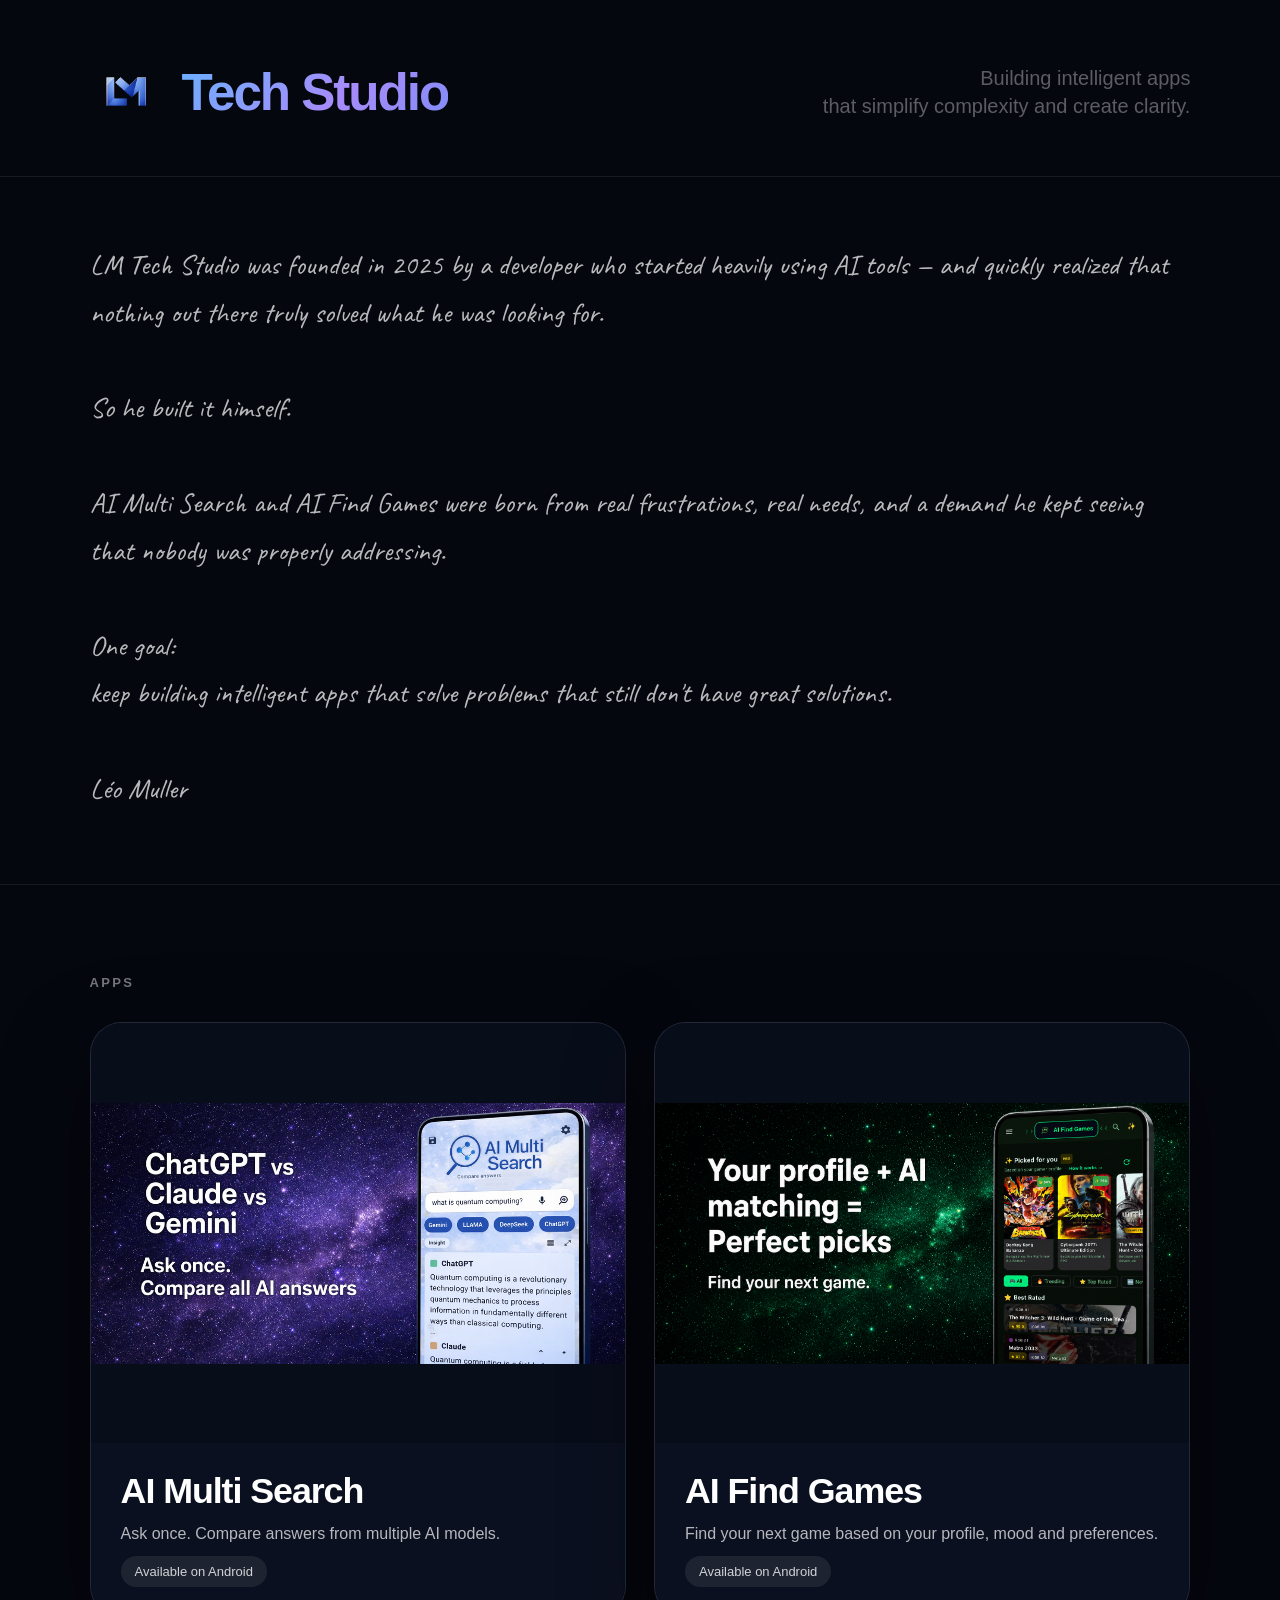
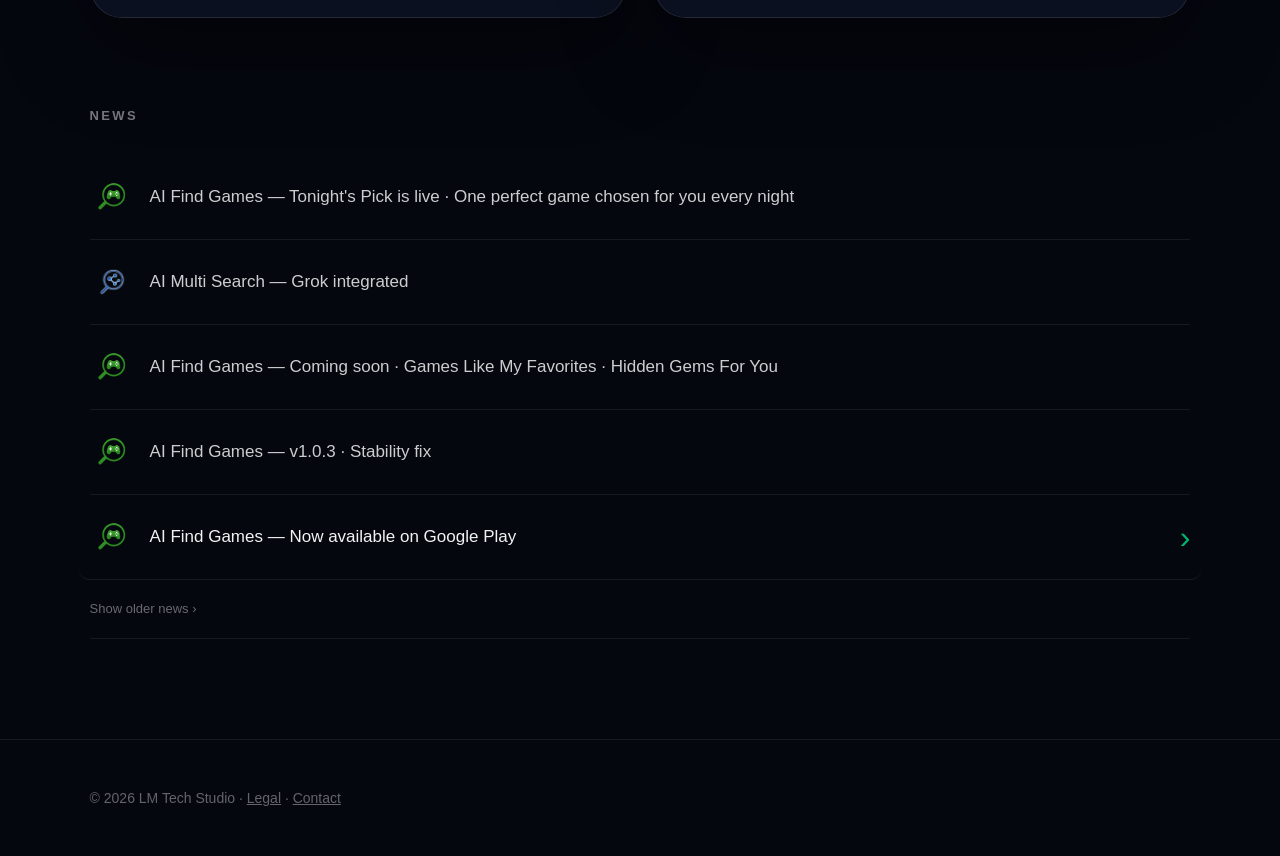
==== index.html @ bc9c4c3c "Update news section in index.html" ====
<!doctype html>
<html lang="en">
<head>
  <meta charset="UTF-8" />
  <meta name="viewport" content="width=device-width, initial-scale=1.0" />
  <title>LM Tech Studio</title>
  <link rel="icon" type="image/png" href="lm-tech-logo.png" />
  <link rel="apple-touch-icon" href="lm-tech-logo.png" />
  <!-- Google tag (gtag.js) -->
  <script async src="https://www.googletagmanager.com/gtag/js?id=G-GBGFR31RMR"></script>
  <script>
    window.dataLayer = window.dataLayer || [];
    function gtag(){dataLayer.push(arguments);}
    gtag('js', new Date());
    gtag('config', 'G-GBGFR31RMR');
  </script>
  <meta name="description" content="Building intelligent apps that solve problems that still don't have great solutions." />
  <link rel="stylesheet" href="style.css" />
  <link rel="preconnect" href="https://fonts.googleapis.com" />
  <link rel="preconnect" href="https://fonts.gstatic.com" crossorigin />
  <link href="https://fonts.googleapis.com/css2?family=Caveat:wght@400;500&display=swap" rel="stylesheet" />
</head>
<body>

  <!-- ── HERO ─────────────────────────────────────────────────────────────── -->
  <header class="hero">
    <div class="brand">
      <img src="lm-tech-logo.png" alt="LM Tech Studio logo" class="brand-logo" />
      <h1 class="brand-title">Tech Studio</h1>
    </div>
    <p class="hero-slogan">Building intelligent apps<br/>that simplify complexity and create clarity.</p>
  </header>

  <!-- ── ABOUT ─────────────────────────────────────────────────────────────── -->
  <section class="about">
    <p class="about-text">
      LM Tech Studio was founded in 2025 by a developer who started heavily using AI tools — and quickly realized that nothing out there truly solved what he was looking for.<br /><br />
      So he built it himself.<br /><br />
      AI Multi Search and AI Find Games were born from real frustrations, real needs, and a demand he kept seeing that nobody was properly addressing.<br /><br />
      One goal:<br />
      keep building intelligent apps that solve problems that still don't have great solutions.<br /><br />
      Léo Muller
    </p>
  </section>

  <main>

    <!-- ── APPS ───────────────────────────────────────────────────────────── -->
    <section class="apps">
      <h2>Apps</h2>
      <div class="app-grid">

        <!-- AI Multi Search -->
        <a class="app-card blue" href="https://aimultisearch.com/" target="_blank" rel="noopener noreferrer">
          <div class="card-image">
            <img src="ai-multi-search.png" alt="AI Multi Search" />
          </div>
          <div class="card-content">
            <h3>AI Multi Search</h3>
            <p>Ask once. Compare answers from multiple AI models.</p>
            <span class="badge" onclick="event.preventDefault(); event.stopPropagation(); window.open('https://play.google.com/store/apps/details?id=com.lmtechstudio.aimultisearch', '_blank')">
              Available on Android
            </span>
          </div>
        </a>

        <!-- AI Find Games -->
        <a class="app-card green" href="https://aifindgames.com/" target="_blank" rel="noopener noreferrer">
          <div class="card-image">
            <img src="ai-find-games..png" alt="AI Find Games" />
          </div>
          <div class="card-content">
            <h3>AI Find Games</h3>
            <p>Find your next game based on your profile, mood and preferences.</p>
            <span class="badge" onclick="event.preventDefault(); event.stopPropagation(); window.open('https://play.google.com/store/apps/details?id=com.aifindgames.app', '_blank')">
              Available on Android
            </span>
          </div>
        </a>

      </div>
    </section>

    <!-- ── NEWS ──────────────────────────────────────────────────────────── -->
    <section class="updates">
      <h2>News</h2>
      <div class="update-list">

        <!-- AI Find Games — Tonight's Pick (LATEST) -->
        <div class="update-item">
          <div class="update-icon-wrap">
            <img src="icon-aifindgames.png" alt="AI Find Games icon" class="update-icon icon-findgames" />
          </div>
          <p>AI Find Games — Tonight's Pick is live · One perfect game chosen for you every night</p>
        </div>

        <!-- AI Multi Search — Grok integrated -->
        <div class="update-item">
          <div class="update-icon-wrap">
            <img src="icon-aimultisearch.png" alt="AI Multi Search icon" class="update-icon icon-multisearch" />
          </div>
          <p>AI Multi Search — Grok integrated</p>
        </div>

        <!-- AI Find Games — Coming soon -->
        <div class="update-item">
          <div class="update-icon-wrap">
            <img src="icon-aifindgames.png" alt="AI Find Games icon" class="update-icon icon-findgames" />
          </div>
          <p>AI Find Games — Coming soon · Games Like My Favorites · Hidden Gems For You</p>
        </div>

        <!-- AI Find Games — v1.0.3 -->
        <div class="update-item">
          <div class="update-icon-wrap">
            <img src="icon-aifindgames.png" alt="AI Find Games icon" class="update-icon icon-findgames" />
          </div>
          <p>AI Find Games — v1.0.3 · Stability fix</p>
        </div>

        <!-- AI Find Games — Now available -->
        <div class="update-item clickable" onclick="openModalLaunch()">
          <div class="update-icon-wrap">
            <img src="icon-aifindgames.png" alt="AI Find Games icon" class="update-icon icon-findgames" />
          </div>
          <p>AI Find Games — Now available on Google Play</p>
          <span class="news-arrow">›</span>
        </div>

        <!-- OLDER NEWS — cachées par défaut -->
        <div id="older-news" style="display: none;">

          <!-- AI Multi Search — Coming soon -->
          <div class="update-item">
            <div class="update-icon-wrap">
              <img src="icon-aimultisearch.png" alt="AI Multi Search icon" class="update-icon icon-multisearch" />
            </div>
            <p>AI Multi Search — Coming soon · Camera Search</p>
          </div>

          <!-- AI Multi Search — Mistral -->
          <div class="update-item">
            <div class="update-icon-wrap">
              <img src="icon-aimultisearch.png" alt="AI Multi Search icon" class="update-icon icon-multisearch" />
            </div>
            <p>AI Multi Search — Mistral integrated</p>
          </div>

          <!-- AI Multi Search — Insight -->
          <div class="update-item">
            <div class="update-icon-wrap">
              <img src="icon-aimultisearch.png" alt="AI Multi Search icon" class="update-icon icon-multisearch" />
            </div>
            <p>AI Multi Search — Insight feature released</p>
          </div>

        </div>

        <!-- Bouton Show older news -->
        <div class="update-item show-more-item" onclick="toggleOlderNews()" id="show-more-btn" style="cursor: pointer; justify-content: center;">
          <p style="color: rgba(255,255,255,0.4); font-size: 13px;">Show older news ›</p>
        </div>

      </div>
    </section>

  </main>

  <!-- ── FOOTER ────────────────────────────────────────────────────────────── -->
  <footer>
    <p>© 2026 LM Tech Studio · 
      <a href="legal.html">Legal</a> · 
      <a href="mailto:lmtechstudio.contact@gmail.com">Contact</a>
    </p>
  </footer>

  <!-- ── MODAL — LAUNCH ─────────────────────────────────────────────────────── -->
  <div class="modal-overlay" id="modalOverlay2" onclick="closeModalLaunch()">
    <div class="modal" onclick="event.stopPropagation()">
      <button class="modal-close" onclick="closeModalLaunch()">✕</button>
      <div class="modal-header">
        <span class="modal-tag">🎮 Now available on Google Play</span>
        <h3 class="modal-title">AI Find Games — What is it?</h3>
      </div>
      <div class="modal-body">

        <div class="modal-feature">
          <div class="modal-feature-icon">🤖</div>
          <div>
            <h4>AI-Powered Recommendations</h4>
            <p>Tell the app your mood, preferences and gaming style — and let AI find the perfect game for you.</p>
          </div>
        </div>

        <div class="modal-feature">
          <div class="modal-feature-icon">🎯</div>
          <div>
            <h4>Your Gamer Profile</h4>
            <p>The more you use it, the better it knows you. Personalized picks that actually match who you are as a gamer.</p>
          </div>
        </div>

        <div class="modal-feature">
          <div class="modal-feature-icon">🕹️</div>
          <div>
            <h4>Any Platform, Any Genre</h4>
            <p>PC, console, mobile — indie or AAA. AI Find Games covers it all and finds what you'll actually enjoy.</p>
          </div>
        </div>

      </div>
      <a class="modal-cta" href="https://play.google.com/store/apps/details?id=com.aifindgames.app" target="_blank" rel="noopener noreferrer">
        Get AI Find Games →
      </a>
    </div>
  </div>

  <script src="script.js"></script>
  <script>
    function toggleOlderNews() {
      const older = document.getElementById('older-news');
      const btn = document.getElementById('show-more-btn');
      if (older.style.display === 'none') {
        older.style.display = 'block';
        btn.querySelector('p').textContent = 'Show less ‹';
      } else {
        older.style.display = 'none';
        btn.querySelector('p').textContent = 'Show older news ›';
      }
    }
  </script>
</body>
</html>
---- style.css ----
* {
  box-sizing: border-box;
}

body {
  margin: 0;
  font-family: Inter, Arial, sans-serif;
  background: #05070f;
  color: #ffffff;
}

/* ── HERO ──────────────────────────────────────────────────────────────────── */
.hero {
  padding: 56px 7vw 48px;
  display: flex;
  align-items: center;
  justify-content: space-between;
  gap: 40px;
  border-bottom: 1px solid rgba(255,255,255,0.08);
}

.brand {
  display: flex;
  align-items: center;
  gap: 20px;
  flex-shrink: 0;
}

.brand-logo {
  width: 72px;
  height: 72px;
  border-radius: 18px;
  mix-blend-mode: lighten;
}

.brand-title {
  font-size: clamp(28px, 4vw, 52px);
  margin: 0;
  letter-spacing: -0.04em;
  background: linear-gradient(135deg, #6ab0ff 0%, #a78bfa 60%, #818cf8 100%);
  -webkit-background-clip: text;
  -webkit-text-fill-color: transparent;
  background-clip: text;
}

.hero-slogan {
  max-width: 420px;
  font-size: clamp(15px, 1.6vw, 20px);
  line-height: 1.4;
  color: rgba(255,255,255,0.35);
  margin: 0;
  text-align: right;
}

/* ── ABOUT ─────────────────────────────────────────────────────────────────── */
.about {
  padding: 64px 7vw 72px;
  border-bottom: 1px solid rgba(255,255,255,0.08);
}

.about-text {
  font-family: 'Caveat', cursive;
  font-size: clamp(20px, 2.2vw, 28px);
  font-weight: 400;
  line-height: 1.7;
  color: rgba(255,255,255,0.72);
  max-width: 100%;
  margin: 0;
  width: 100%;
}

/* ── APPS ──────────────────────────────────────────────────────────────────── */
.apps {
  padding: 90px 7vw;
}

.apps h2,
.updates h2 {
  font-size: 13px;
  text-transform: uppercase;
  letter-spacing: 0.18em;
  color: rgba(255,255,255,0.45);
  margin-bottom: 32px;
  margin-top: 0;
}

/* ── GRID ────────────────────────────────────────────────────────────────── */
.app-grid {
  display: grid;
  grid-template-columns: repeat(2, minmax(0, 1fr));
  gap: 28px;
  align-items: start;
}

/* ── CARDS ─────────────────────────────────────────────────────────────────── */
.app-card {
  display: flex;
  flex-direction: column;
  min-width: 0;
  width: 100%;
  border-radius: 32px;
  overflow: hidden;
  text-decoration: none;
  color: white;
  background: #0b1020;
  border: 1px solid rgba(255,255,255,0.10);
  box-shadow: 0 30px 90px rgba(0,0,0,0.45);
  transition: transform 0.35s ease, box-shadow 0.35s ease;
}

.app-card:hover {
  transform: translateY(-8px);
}

.app-card.blue:hover {
  box-shadow: 0 35px 120px rgba(48, 109, 255, 0.35);
}

.app-card.green:hover {
  box-shadow: 0 35px 120px rgba(0, 255, 150, 0.28);
}

.card-image {
  width: 100%;
  height: 420px;
  overflow: hidden;
  flex-shrink: 0;
  background: #080d1a;
  display: flex;
  align-items: center;
  justify-content: center;
}

.card-image img {
  width: 100%;
  height: 100%;
  object-fit: contain;
  object-position: center center;
  display: block;
  transition: transform 0.5s ease;
}

.app-card:hover .card-image img {
  transform: scale(1.02);
}

.card-content {
  padding: 28px 30px 30px;
  background: #0b1020;
  display: flex;
  flex-direction: column;
  gap: 10px;
  flex: 1;
}

.card-content h3 {
  font-size: clamp(26px, 2.8vw, 42px);
  margin: 0;
  letter-spacing: -0.03em;
}

.card-content p {
  font-size: 16px;
  color: rgba(255,255,255,0.70);
  margin: 0;
  line-height: 1.5;
}

.badge {
  display: inline-block;
  padding: 8px 14px;
  border-radius: 999px;
  background: rgba(255,255,255,0.08);
  color: rgba(255,255,255,0.80);
  font-size: 13px;
  align-self: flex-start;
  text-decoration: none;
  transition: background 0.2s ease;
}

.badge:hover {
  background: rgba(255,255,255,0.15);
}

/* ── NEWS ──────────────────────────────────────────────────────────────────── */
.updates {
  padding: 0 7vw 100px;
}

.update-list {
  display: flex;
  flex-direction: column;
}

.update-item {
  display: flex;
  align-items: center;
  gap: 16px;
  padding: 20px 0;
  border-bottom: 1px solid rgba(255,255,255,0.07);
}

.update-icon-wrap {
  width: 44px;
  height: 44px;
  flex-shrink: 0;
  display: flex;
  align-items: center;
  justify-content: center;
}

.icon-findgames {
  width: 44px;
  height: 44px;
  object-fit: contain;
  display: block;
}

.icon-multisearch {
  width: 30px;
  height: 30px;
  object-fit: contain;
  display: block;
}

.update-item p {
  margin: 0;
  font-size: 17px;
  color: rgba(255,255,255,0.80);
  flex: 1;
  line-height: 1.4;
}

.update-item.clickable {
  cursor: pointer;
  border-radius: 12px;
  padding: 20px 12px;
  margin: 0 -12px;
  transition: background 0.2s ease, box-shadow 0.2s ease;
}

.update-item.clickable:hover {
  background: rgba(255,255,255,0.05);
  box-shadow: 0 0 24px rgba(0, 255, 150, 0.18);
}

.update-item.clickable p {
  color: rgba(255,255,255,0.95);
}

.news-arrow {
  font-size: 32px;
  color: rgba(0, 255, 150, 0.7);
  flex-shrink: 0;
  transition: transform 0.2s ease;
}

.update-item.clickable:hover .news-arrow {
  transform: translateX(4px);
}

/* ── MODAL ─────────────────────────────────────────────────────────────────── */
.modal-overlay {
  position: fixed;
  inset: 0;
  background: rgba(0,0,0,0.75);
  backdrop-filter: blur(8px);
  -webkit-backdrop-filter: blur(8px);
  display: flex;
  align-items: center;
  justify-content: center;
  z-index: 100;
  opacity: 0;
  pointer-events: none;
  transition: opacity 0.25s ease;
  padding: 20px;
}

.modal-overlay.active {
  opacity: 1;
  pointer-events: all;
}

.modal {
  background: #0f1628;
  border: 1px solid rgba(255,255,255,0.12);
  border-radius: 28px;
  padding: 40px;
  max-width: 560px;
  width: 100%;
  position: relative;
  transform: translateY(20px);
  transition: transform 0.25s ease;
  box-shadow: 0 40px 120px rgba(0,0,0,0.6);
}

.modal-overlay.active .modal {
  transform: translateY(0);
}

.modal-close {
  position: absolute;
  top: 20px;
  right: 20px;
  background: rgba(255,255,255,0.08);
  border: none;
  color: rgba(255,255,255,0.6);
  width: 36px;
  height: 36px;
  border-radius: 50%;
  font-size: 14px;
  cursor: pointer;
  transition: background 0.2s ease, color 0.2s ease;
  display: flex;
  align-items: center;
  justify-content: center;
}

.modal-close:hover {
  background: rgba(255,255,255,0.15);
  color: white;
}

.modal-header {
  margin-bottom: 32px;
}

.modal-tag {
  display: inline-block;
  font-size: 12px;
  font-weight: 600;
  letter-spacing: 0.08em;
  color: rgba(0, 255, 150, 0.9);
  background: rgba(0, 255, 150, 0.08);
  border: 1px solid rgba(0, 255, 150, 0.2);
  padding: 5px 12px;
  border-radius: 999px;
  margin-bottom: 14px;
}

.modal-title {
  font-size: 22px;
  font-weight: 700;
  margin: 0;
  letter-spacing: -0.02em;
  color: white;
}

.modal-body {
  display: flex;
  flex-direction: column;
  gap: 24px;
  margin-bottom: 32px;
}

.modal-feature {
  display: flex;
  gap: 16px;
  align-items: flex-start;
}

.modal-feature-icon {
  font-size: 28px;
  flex-shrink: 0;
  width: 44px;
  height: 44px;
  background: rgba(255,255,255,0.06);
  border-radius: 12px;
  display: flex;
  align-items: center;
  justify-content: center;
}

.modal-feature h4 {
  font-size: 16px;
  font-weight: 600;
  margin: 0 0 6px;
  color: white;
}

.modal-feature p {
  font-size: 14px;
  color: rgba(255,255,255,0.62);
  margin: 0;
  line-height: 1.6;
}

.modal-cta {
  display: block;
  text-align: center;
  padding: 14px 24px;
  background: linear-gradient(135deg, rgba(0,255,150,0.15), rgba(0,200,120,0.1));
  border: 1px solid rgba(0,255,150,0.3);
  border-radius: 14px;
  color: rgba(0,255,150,0.95);
  font-size: 15px;
  font-weight: 600;
  text-decoration: none;
  transition: background 0.2s ease, transform 0.2s ease;
}

.modal-cta:hover {
  background: linear-gradient(135deg, rgba(0,255,150,0.22), rgba(0,200,120,0.16));
  transform: translateY(-2px);
}

/* ── FOOTER ────────────────────────────────────────────────────────────────── */
footer {
  padding: 36px 7vw;
  color: rgba(255,255,255,0.38);
  border-top: 1px solid rgba(255,255,255,0.08);
  font-size: 14px;
}

footer a {
  color: rgba(255,255,255,0.38);
  text-decoration: underline;
  transition: color 0.2s ease;
}

footer a:hover {
  color: rgba(255,255,255,0.75);
}

/* ── RESPONSIVE ────────────────────────────────────────────────────────────── */
@media (max-width: 900px) {
  .hero {
    flex-direction: column;
    align-items: flex-start;
    padding: 36px 5vw 36px;
    gap: 20px;
  }

  .hero-slogan {
    text-align: left;
    font-size: 15px;
  }

  .about {
    padding: 48px 5vw 56px;
  }

  .about-text {
    font-size: 19px;
  }

  .app-grid {
    grid-template-columns: 1fr;
  }

  .card-image {
    height: 280px;
  }

  .apps {
    padding: 60px 5vw;
  }

  .updates {
    padding: 0 5vw 80px;
  }

  .modal {
    padding: 28px 24px;
    border-radius: 20px;
  }
}
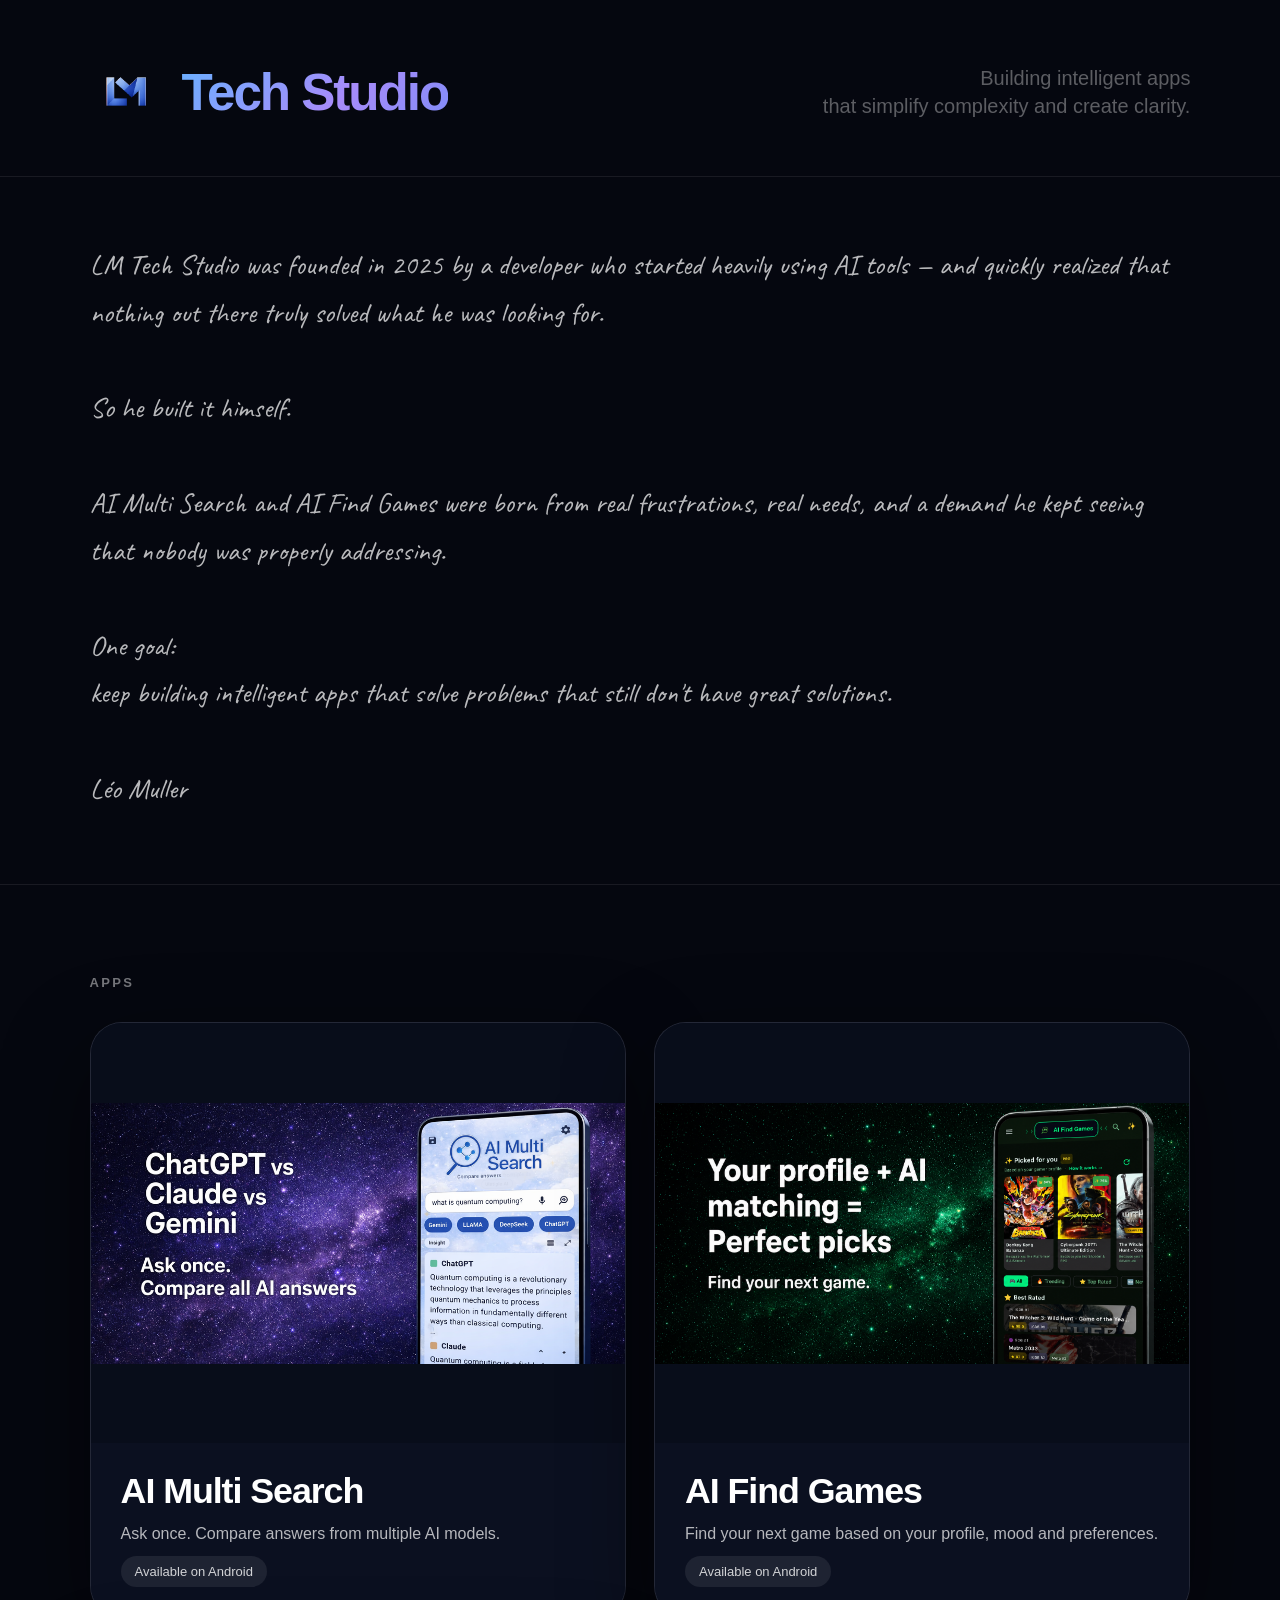
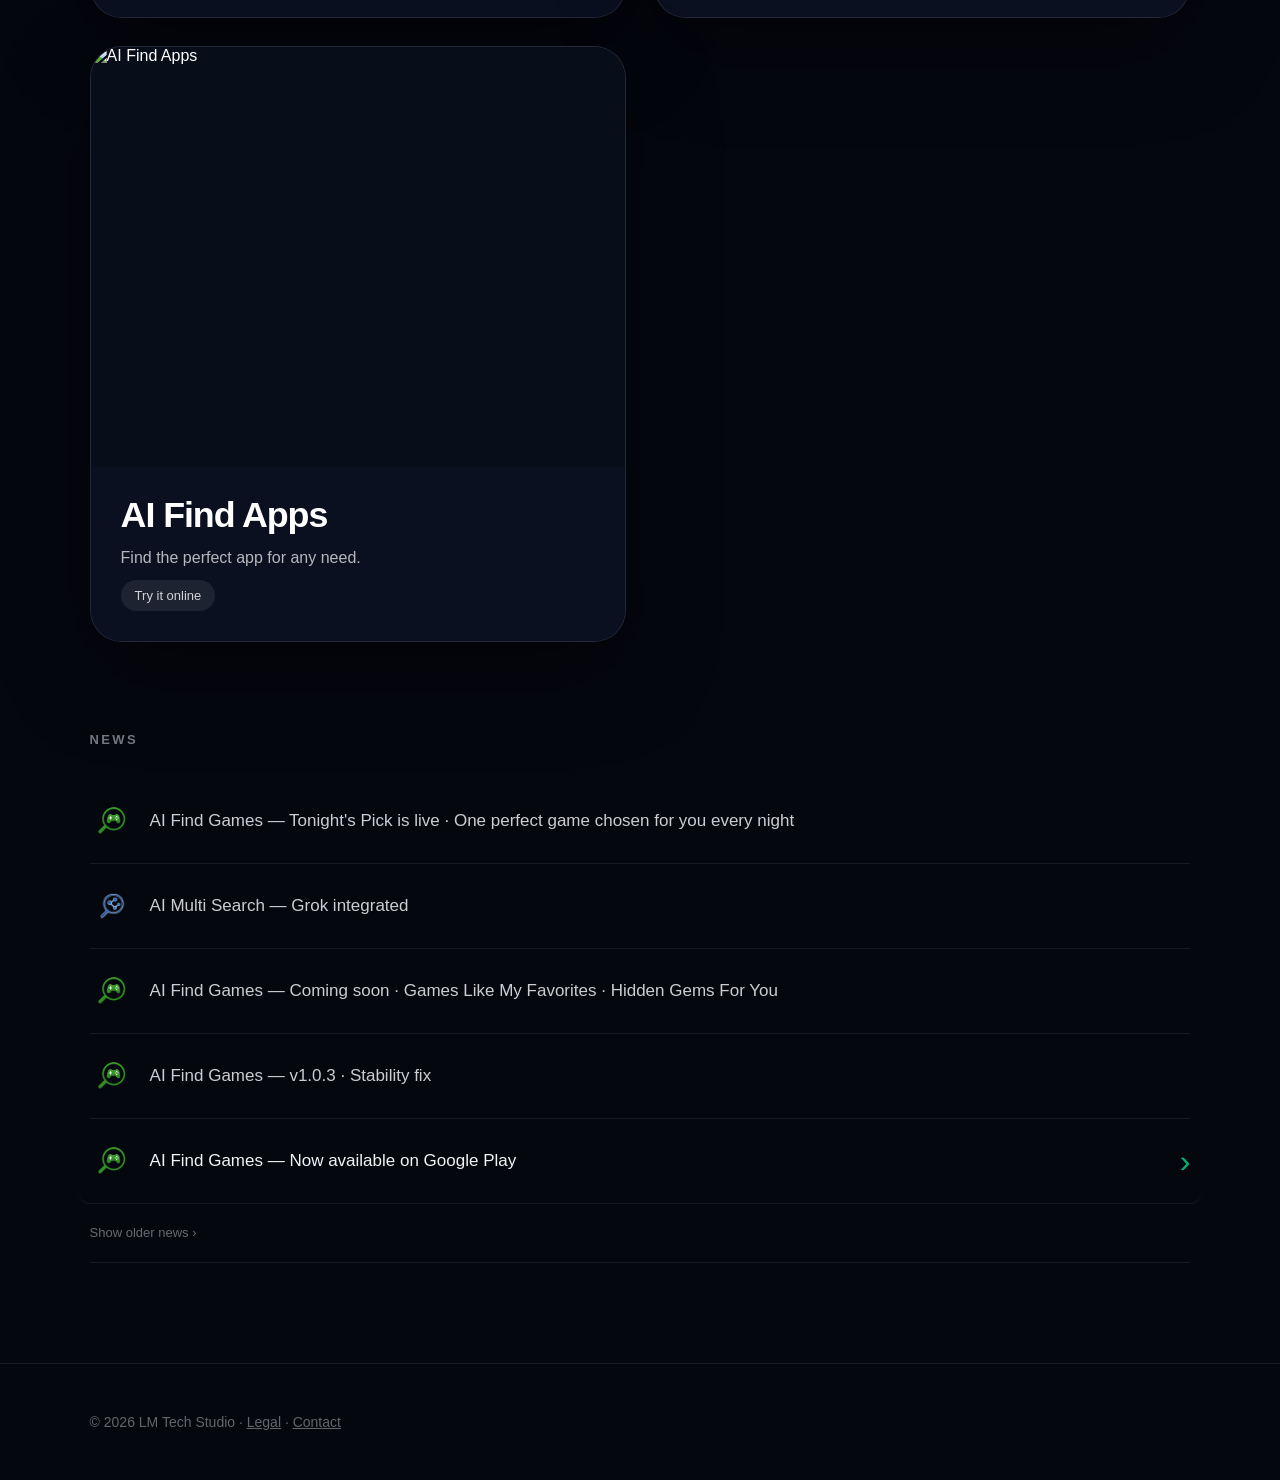
==== commit 516c95c1: "Add AI Find Apps card to index.html Added a new app card for 'AI Find Apps' with a link and descript" ====
--- a/index.html
+++ b/index.html
@@ -78,6 +78,22 @@
           </div>
         </a>
 
+        <!-- AI Find Apps -->
+<div class="app-grid-single">
+  <a class="app-card grey" href="https://aifindapps.com/" target="_blank" rel="noopener noreferrer">
+    <div class="card-image">
+      <img src="ai-find-apps.png" alt="AI Find Apps" />
+    </div>
+    <div class="card-content">
+      <h3>AI Find Apps</h3>
+      <p>Find the perfect app for any need.</p>
+      <span class="badge" onclick="event.preventDefault(); event.stopPropagation(); window.open('https://aifindapps.com/', '_blank')">
+        Try it online
+      </span>
+    </div>
+  </a>
+</div>
+
       </div>
     </section>
 
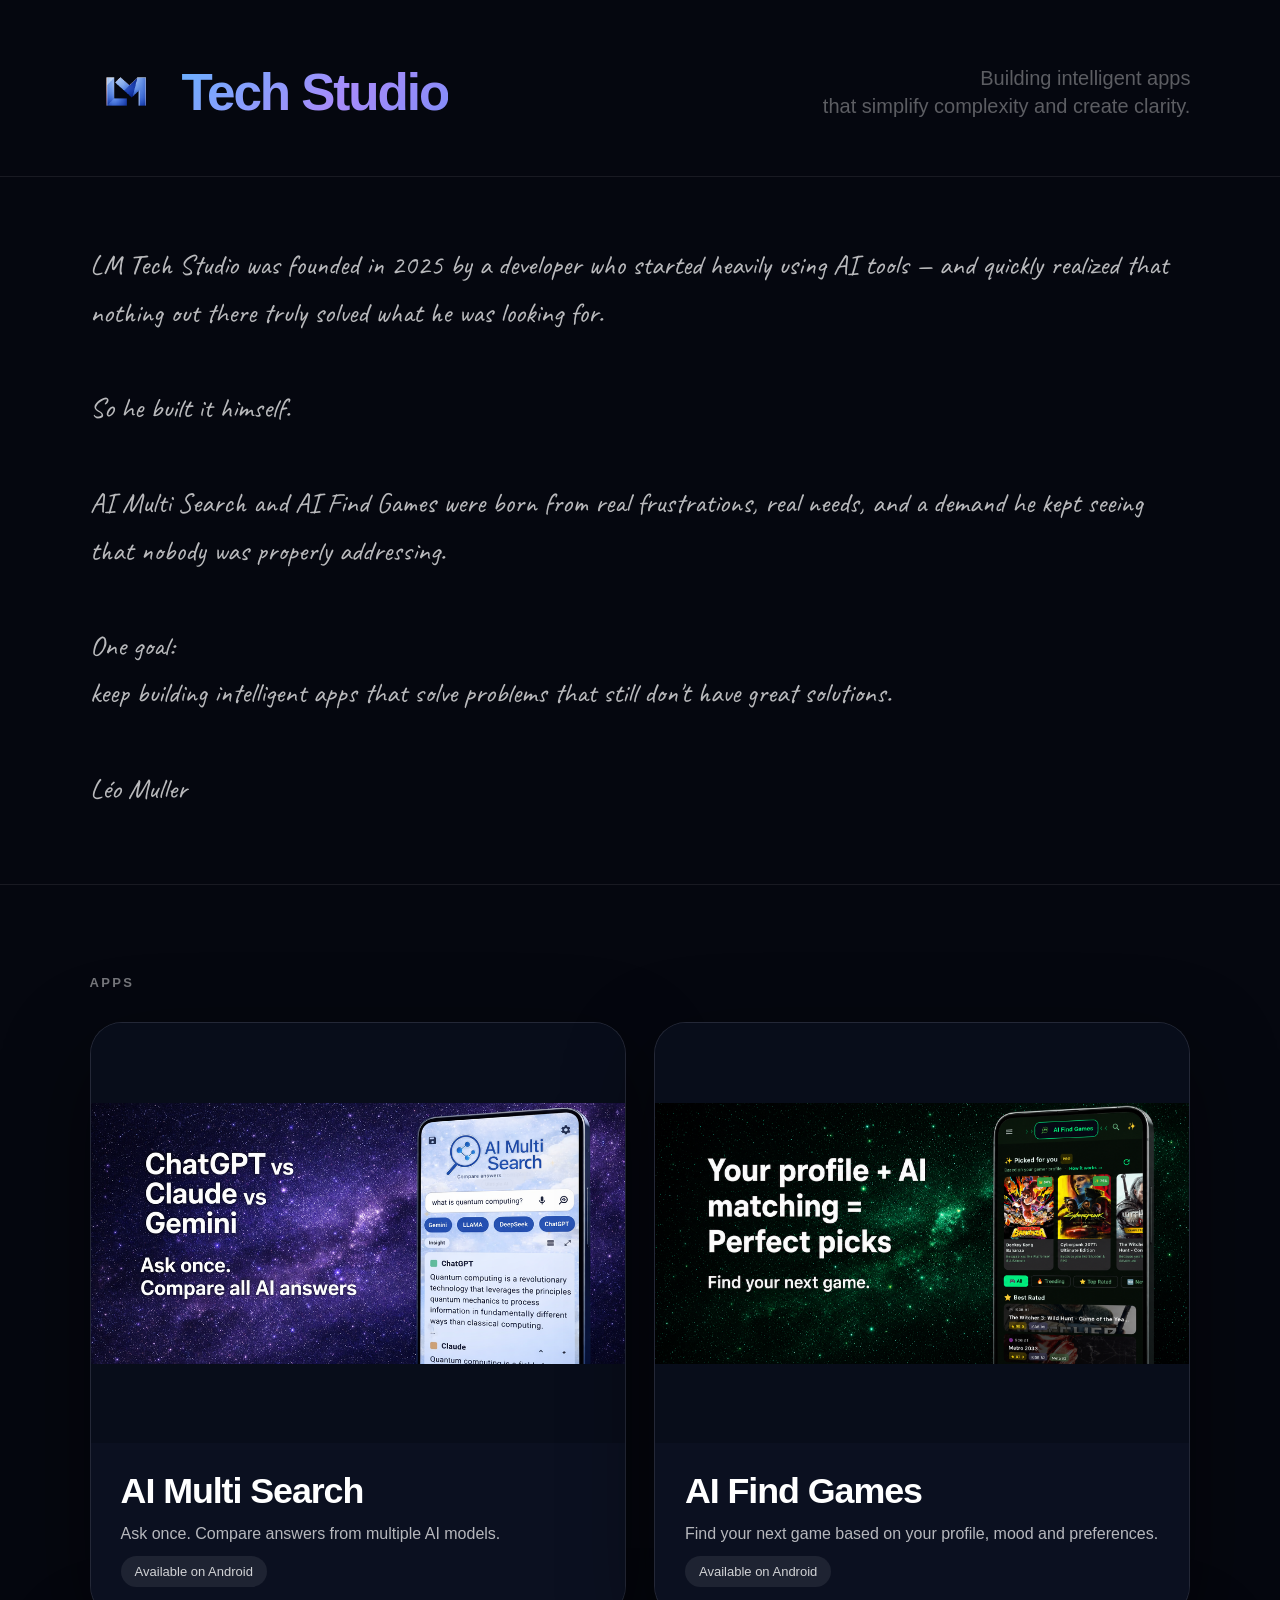
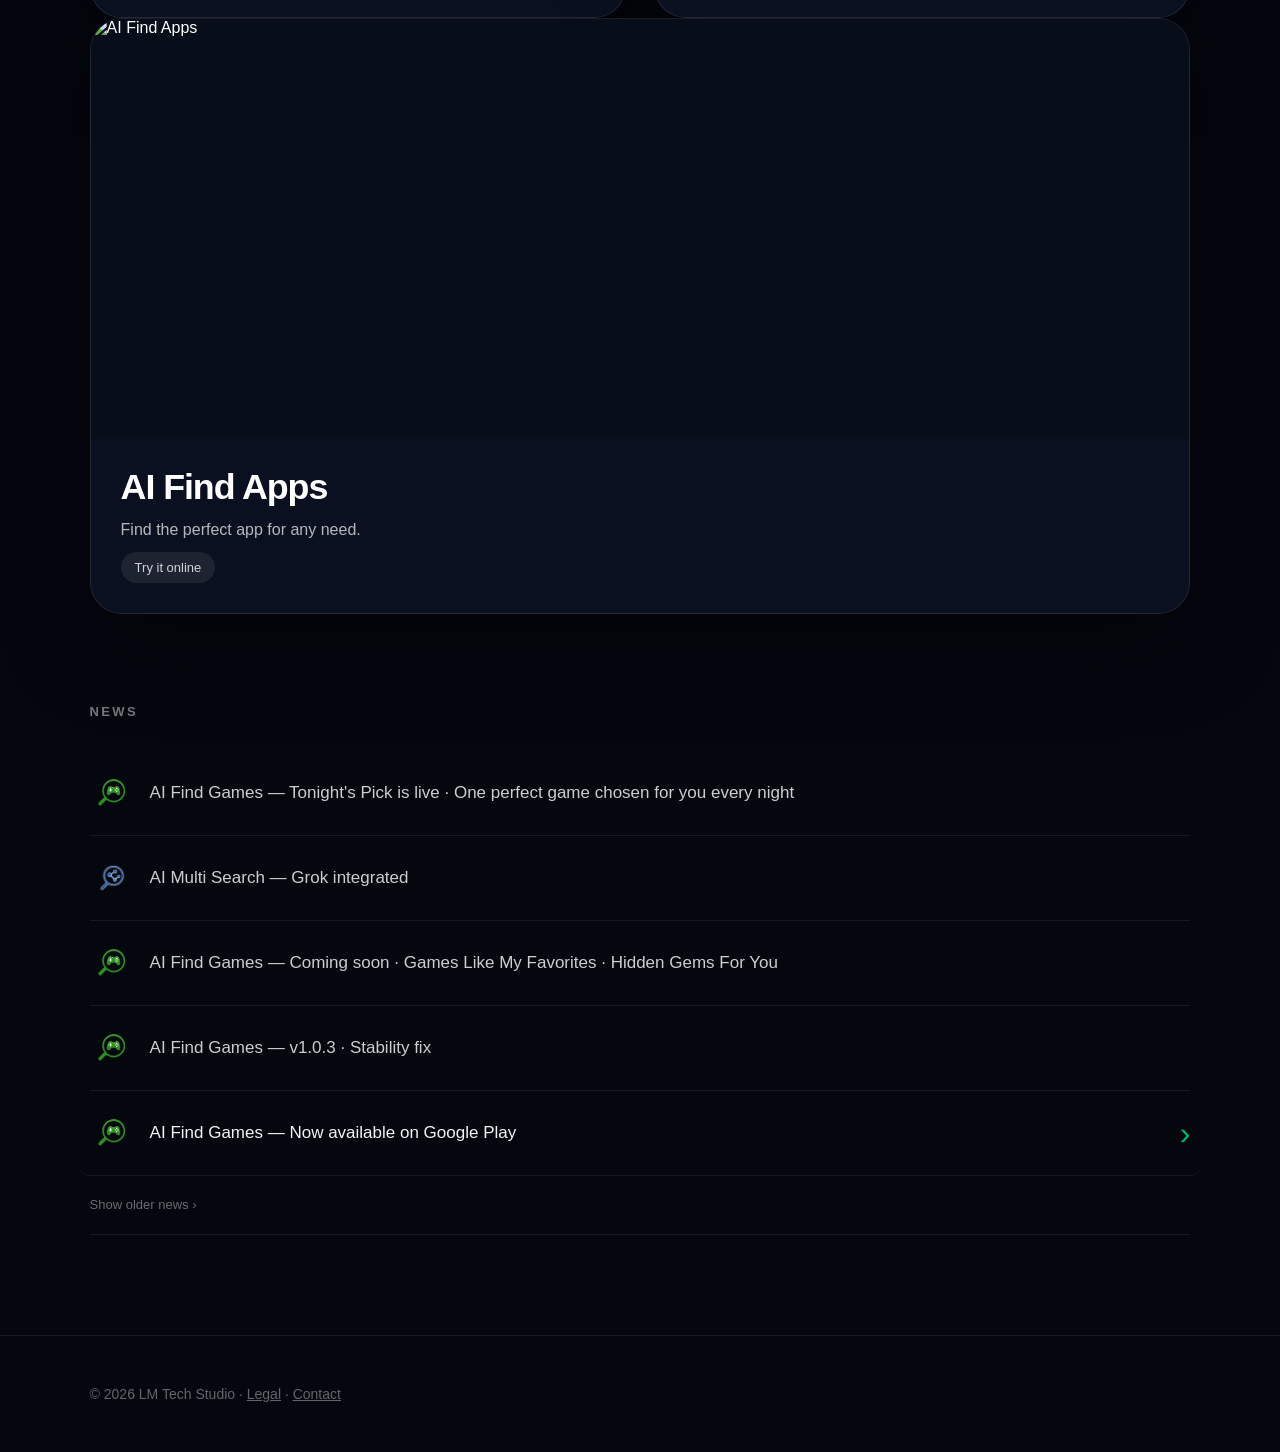
==== commit e0747691: "Refactor AI Find Apps section in index.html" ====
--- a/index.html
+++ b/index.html
@@ -78,23 +78,22 @@
           </div>
         </a>
 
-        <!-- AI Find Apps -->
-<div class="app-grid-single">
-  <a class="app-card grey" href="https://aifindapps.com/" target="_blank" rel="noopener noreferrer">
-    <div class="card-image">
-      <img src="ai-find-apps.png" alt="AI Find Apps" />
-    </div>
-    <div class="card-content">
-      <h3>AI Find Apps</h3>
-      <p>Find the perfect app for any need.</p>
-      <span class="badge" onclick="event.preventDefault(); event.stopPropagation(); window.open('https://aifindapps.com/', '_blank')">
-        Try it online
-      </span>
-    </div>
-  </a>
-</div>
-
-      </div>
+      </div>
+
+      <!-- AI Find Apps -->
+      <div class="app-grid-single">
+        <a class="app-card grey" href="https://aifindapps.com/" target="_blank" rel="noopener noreferrer">
+          <div class="card-image">
+            <img src="ai-find-apps.png" alt="AI Find Apps" />
+          </div>
+          <div class="card-content">
+            <h3>AI Find Apps</h3>
+            <p>Find the perfect app for any need.</p>
+            <span class="badge">Try it online</span>
+          </div>
+        </a>
+      </div>
+
     </section>
 
     <!-- ── NEWS ──────────────────────────────────────────────────────────── -->
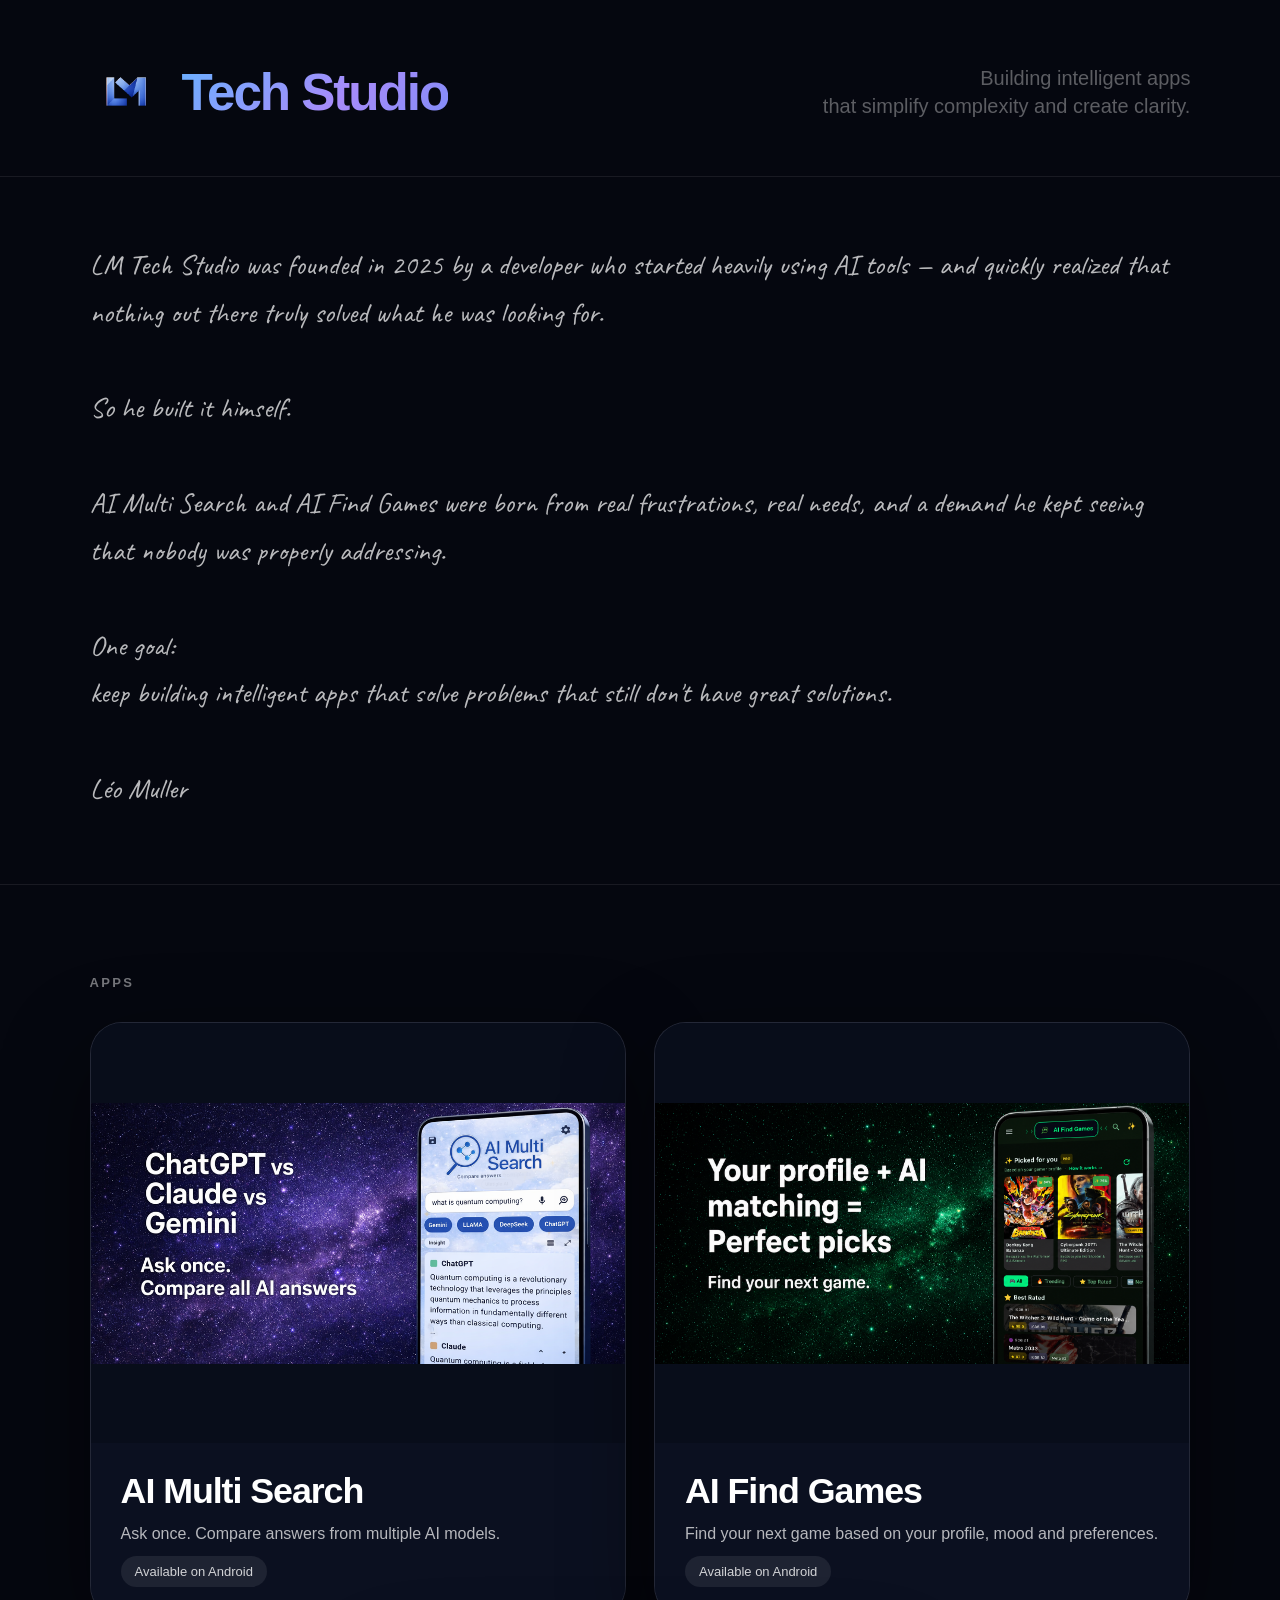
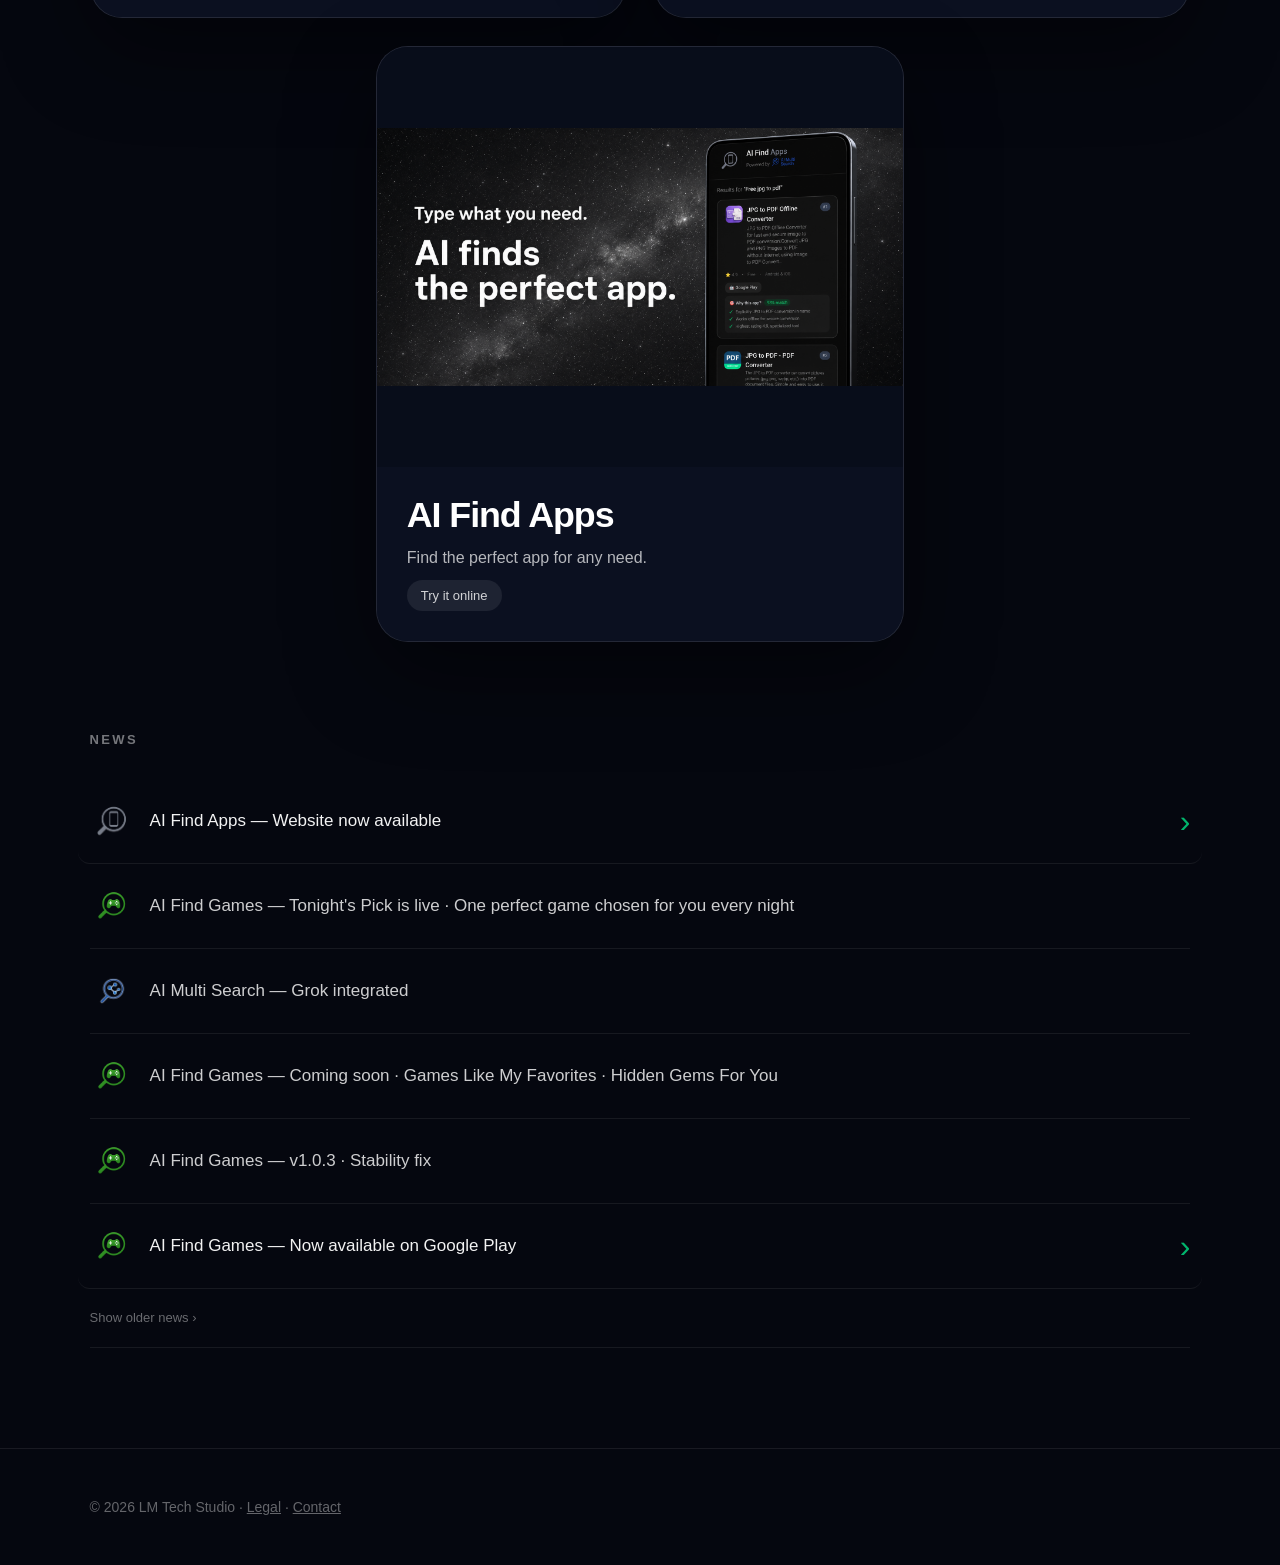
==== commit d7f4dd2f: "Implement AI Find Apps modal in index.html Added a new modal for AI Find Apps with features and a ca" ====
--- a/index.html
+++ b/index.html
@@ -101,7 +101,16 @@
       <h2>News</h2>
       <div class="update-list">
 
-        <!-- AI Find Games — Tonight's Pick (LATEST) -->
+        <!-- AI Find Apps — Website now available (LATEST) -->
+        <div class="update-item clickable" onclick="openModalFindApps()">
+          <div class="update-icon-wrap">
+            <img src="logo_aifindapps.png" alt="AI Find Apps icon" class="update-icon icon-findgames" />
+          </div>
+          <p>AI Find Apps — Website now available</p>
+          <span class="news-arrow">›</span>
+        </div>
+
+        <!-- AI Find Games — Tonight's Pick -->
         <div class="update-item">
           <div class="update-icon-wrap">
             <img src="icon-aifindgames.png" alt="AI Find Games icon" class="update-icon icon-findgames" />
@@ -188,6 +197,48 @@
       <a href="mailto:lmtechstudio.contact@gmail.com">Contact</a>
     </p>
   </footer>
+
+  <!-- ── MODAL — AI FIND APPS ───────────────────────────────────────────────── -->
+  <div class="modal-overlay" id="modalOverlayFindApps" onclick="closeModalFindApps()">
+    <div class="modal" onclick="event.stopPropagation()">
+      <button class="modal-close" onclick="closeModalFindApps()">✕</button>
+      <div class="modal-header">
+        <span class="modal-tag modal-tag-grey">🌐 Website now available</span>
+        <h3 class="modal-title">AI Find Apps — What is it?</h3>
+        <p class="modal-powered">Powered by AI Multi Search</p>
+      </div>
+      <div class="modal-body">
+
+        <div class="modal-feature">
+          <div class="modal-feature-icon">🔍</div>
+          <div>
+            <h4>AI-Powered Search</h4>
+            <p>Describe what you need in plain words — AI finds the best apps that match exactly what you're looking for.</p>
+          </div>
+        </div>
+
+        <div class="modal-feature">
+          <div class="modal-feature-icon">⭐</div>
+          <div>
+            <h4>Smart Ranking</h4>
+            <p>Every result comes with a match score and an explanation of why this app fits your need.</p>
+          </div>
+        </div>
+
+        <div class="modal-feature">
+          <div class="modal-feature-icon">📱</div>
+          <div>
+            <h4>Any Platform</h4>
+            <p>Android, iOS, web — AI Find Apps covers all platforms and finds the best option for you.</p>
+          </div>
+        </div>
+
+      </div>
+      <a class="modal-cta modal-cta-grey" href="https://aifindapps.com/" target="_blank" rel="noopener noreferrer">
+        Try AI Find Apps →
+      </a>
+    </div>
+  </div>
 
   <!-- ── MODAL — LAUNCH ─────────────────────────────────────────────────────── -->
   <div class="modal-overlay" id="modalOverlay2" onclick="closeModalLaunch()">
@@ -243,6 +294,13 @@
         btn.querySelector('p').textContent = 'Show older news ›';
       }
     }
+
+    function openModalFindApps() {
+      document.getElementById('modalOverlayFindApps').classList.add('active');
+    }
+    function closeModalFindApps() {
+      document.getElementById('modalOverlayFindApps').classList.remove('active');
+    }
   </script>
 </body>
 </html>
--- a/style.css
+++ b/style.css
@@ -92,6 +92,17 @@
   align-items: start;
 }
 
+.app-grid-single {
+  display: flex;
+  justify-content: center;
+  margin-top: 28px;
+}
+
+.app-grid-single .app-card {
+  max-width: 48%;
+  width: 100%;
+}
+
 /* ── CARDS ─────────────────────────────────────────────────────────────────── */
 .app-card {
   display: flex;
@@ -118,6 +129,10 @@
 
 .app-card.green:hover {
   box-shadow: 0 35px 120px rgba(0, 255, 150, 0.28);
+}
+
+.app-card.grey:hover {
+  box-shadow: 0 35px 120px rgba(180, 180, 180, 0.25);
 }
 
 .card-image {
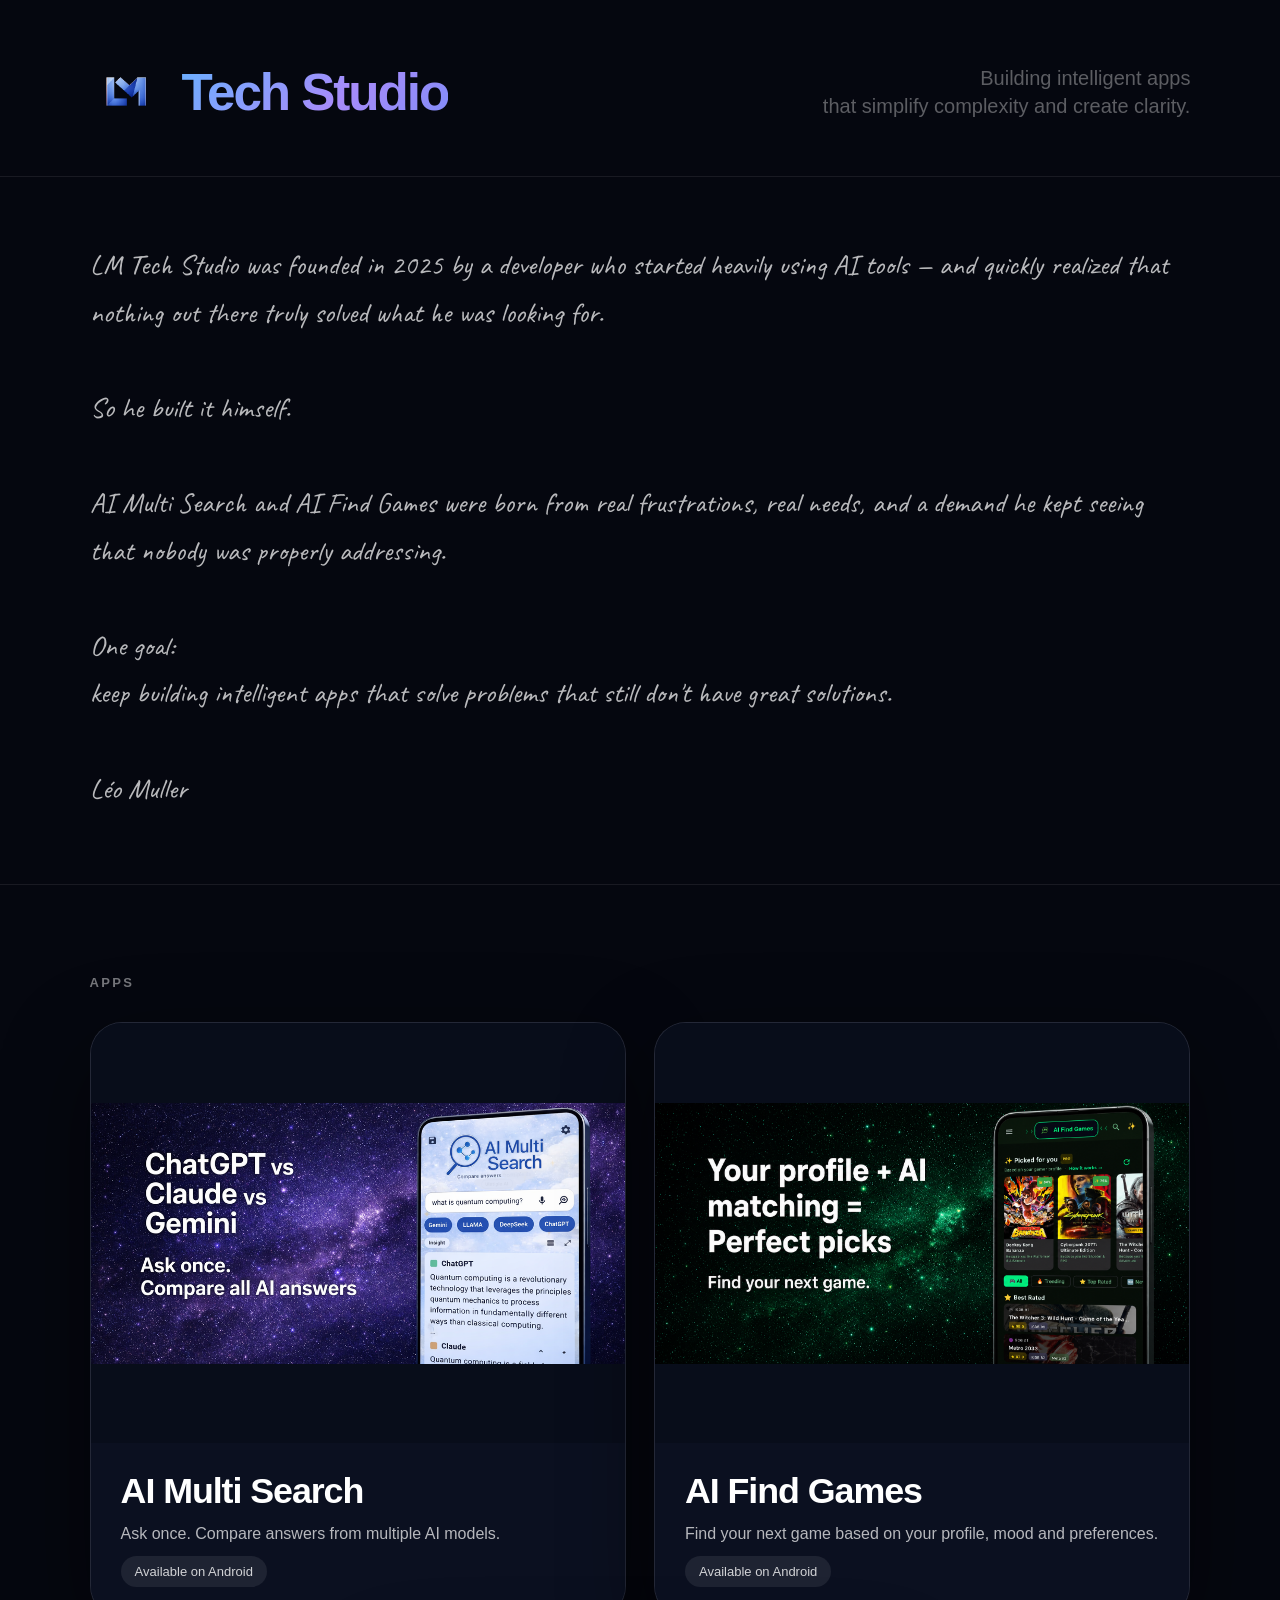
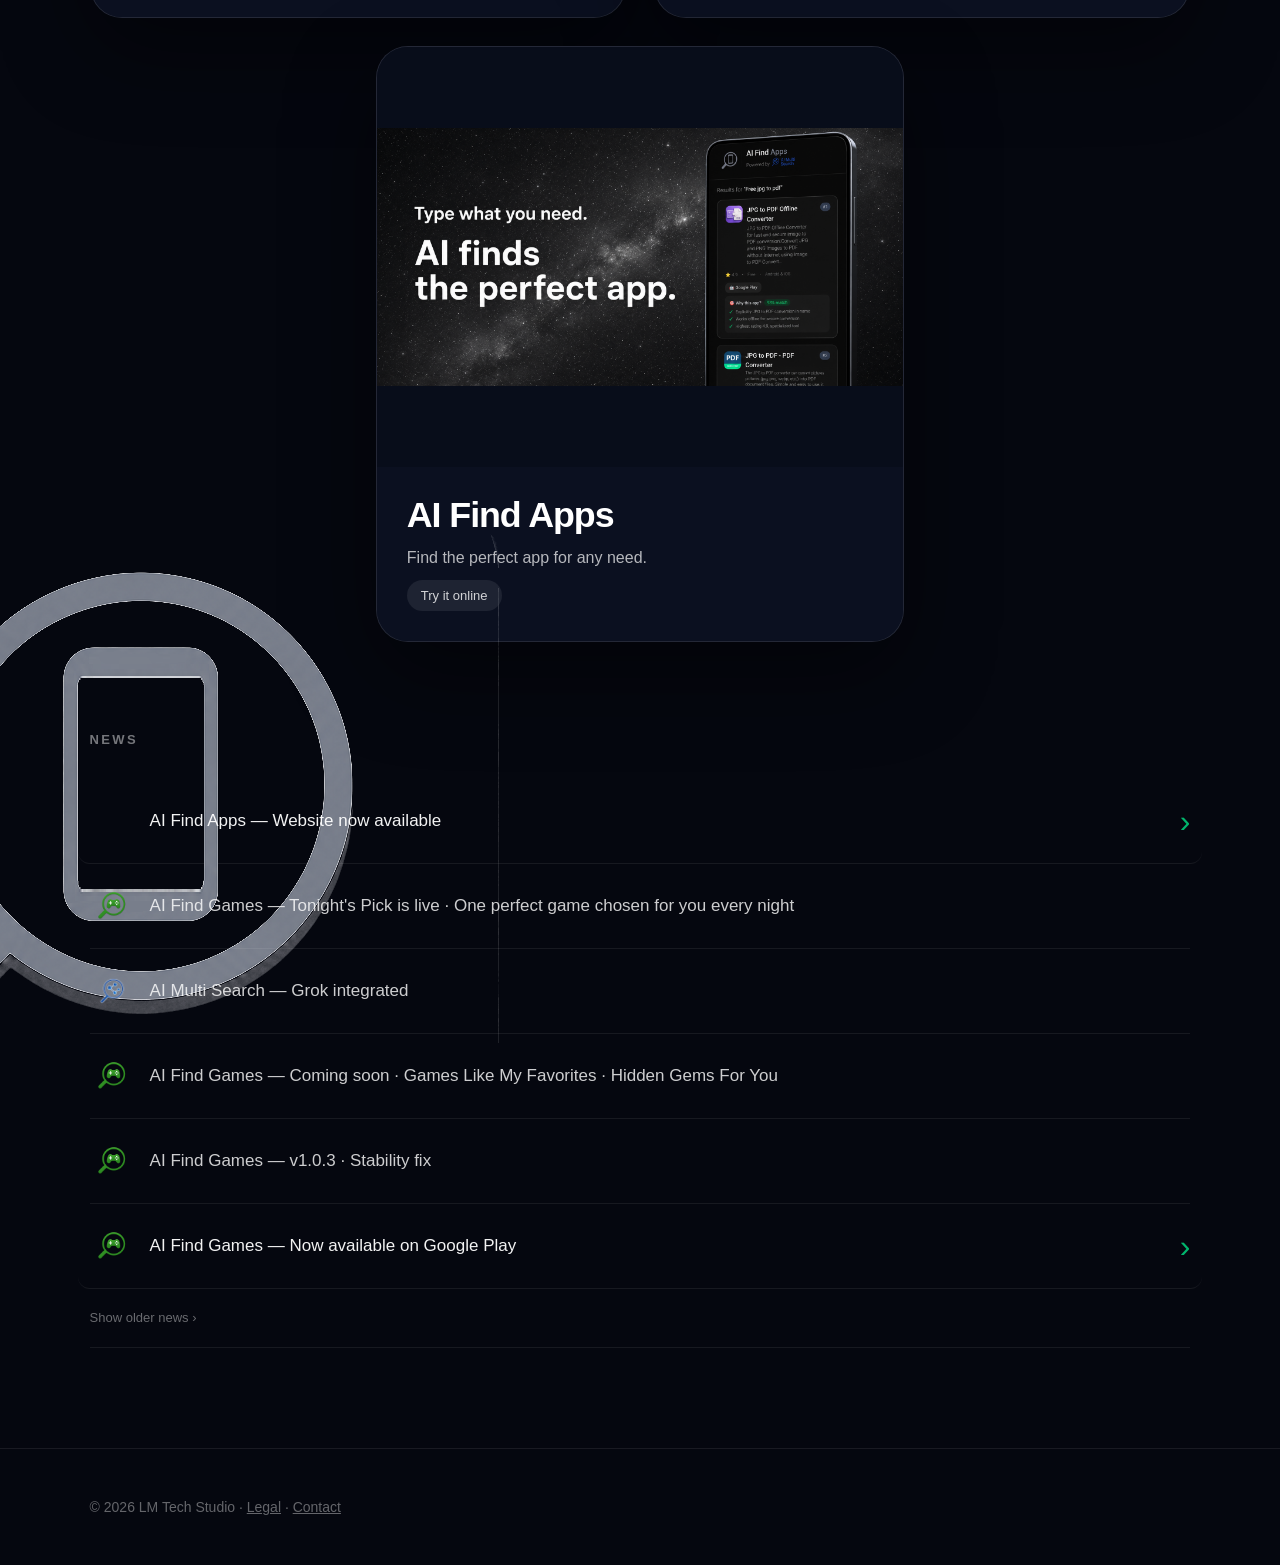
==== commit b2110b93: "Update class name for AI Find Apps icon" ====
--- a/index.html
+++ b/index.html
@@ -104,7 +104,7 @@
         <!-- AI Find Apps — Website now available (LATEST) -->
         <div class="update-item clickable" onclick="openModalFindApps()">
           <div class="update-icon-wrap">
-            <img src="logo_aifindapps.png" alt="AI Find Apps icon" class="update-icon icon-findgames" />
+            <img src="logo_aifindapps.png" alt="AI Find Apps icon" class="update-icon icon-findapps" />
           </div>
           <p>AI Find Apps — Website now available</p>
           <span class="news-arrow">›</span>
--- a/style.css
+++ b/style.css
@@ -480,3 +480,26 @@
     border-radius: 20px;
   }
 }
+
+/* ── MODAL AI FIND APPS ────────────────────────────────────────────────────── */
+.modal-tag-grey {
+  color: rgba(200, 200, 200, 0.9);
+  background: rgba(200, 200, 200, 0.08);
+  border: 1px solid rgba(200, 200, 200, 0.2);
+}
+
+.modal-powered {
+  font-size: 12px;
+  color: rgba(255,255,255,0.35);
+  margin: 8px 0 0;
+}
+
+.modal-cta-grey {
+  background: linear-gradient(135deg, rgba(180,180,180,0.15), rgba(140,140,140,0.1));
+  border: 1px solid rgba(180,180,180,0.3);
+  color: rgba(220,220,220,0.95);
+}
+
+.modal-cta-grey:hover {
+  background: linear-gradient(135deg, rgba(180,180,180,0.22), rgba(140,140,140,0.16));
+}
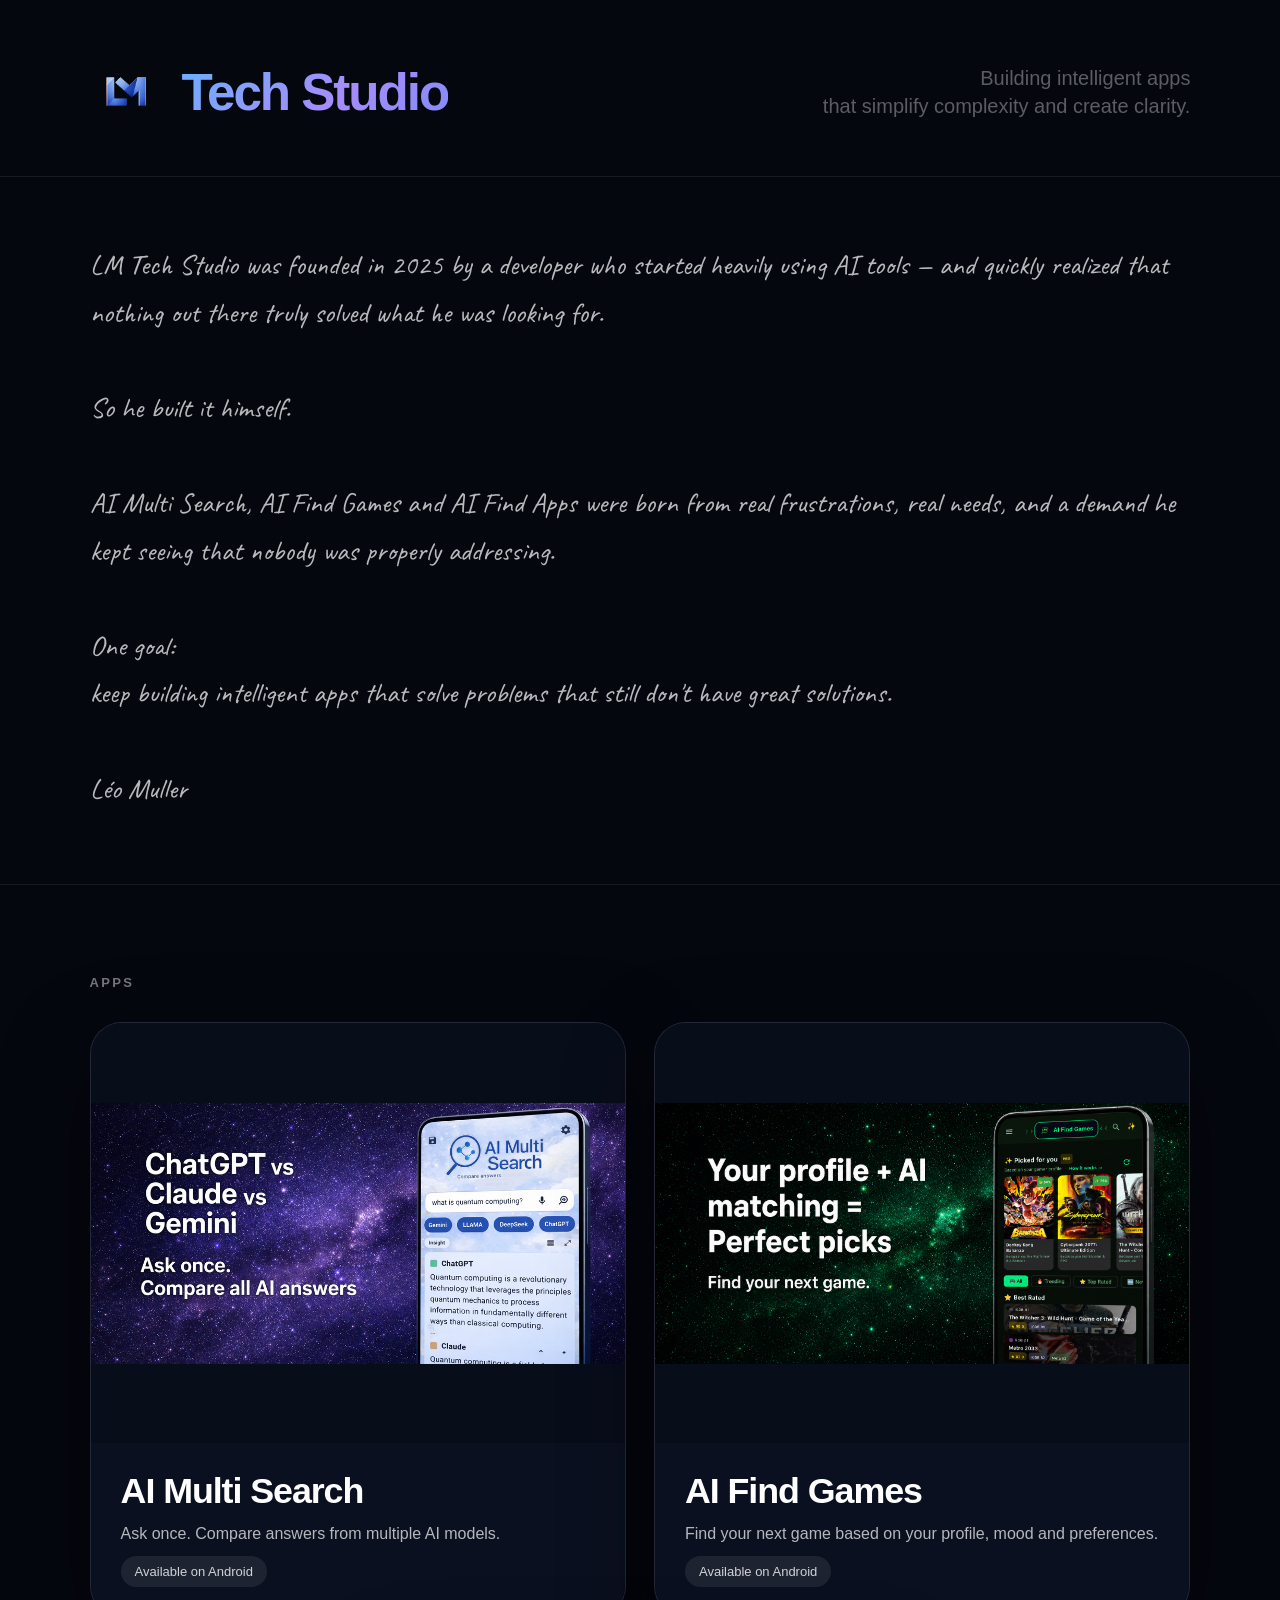
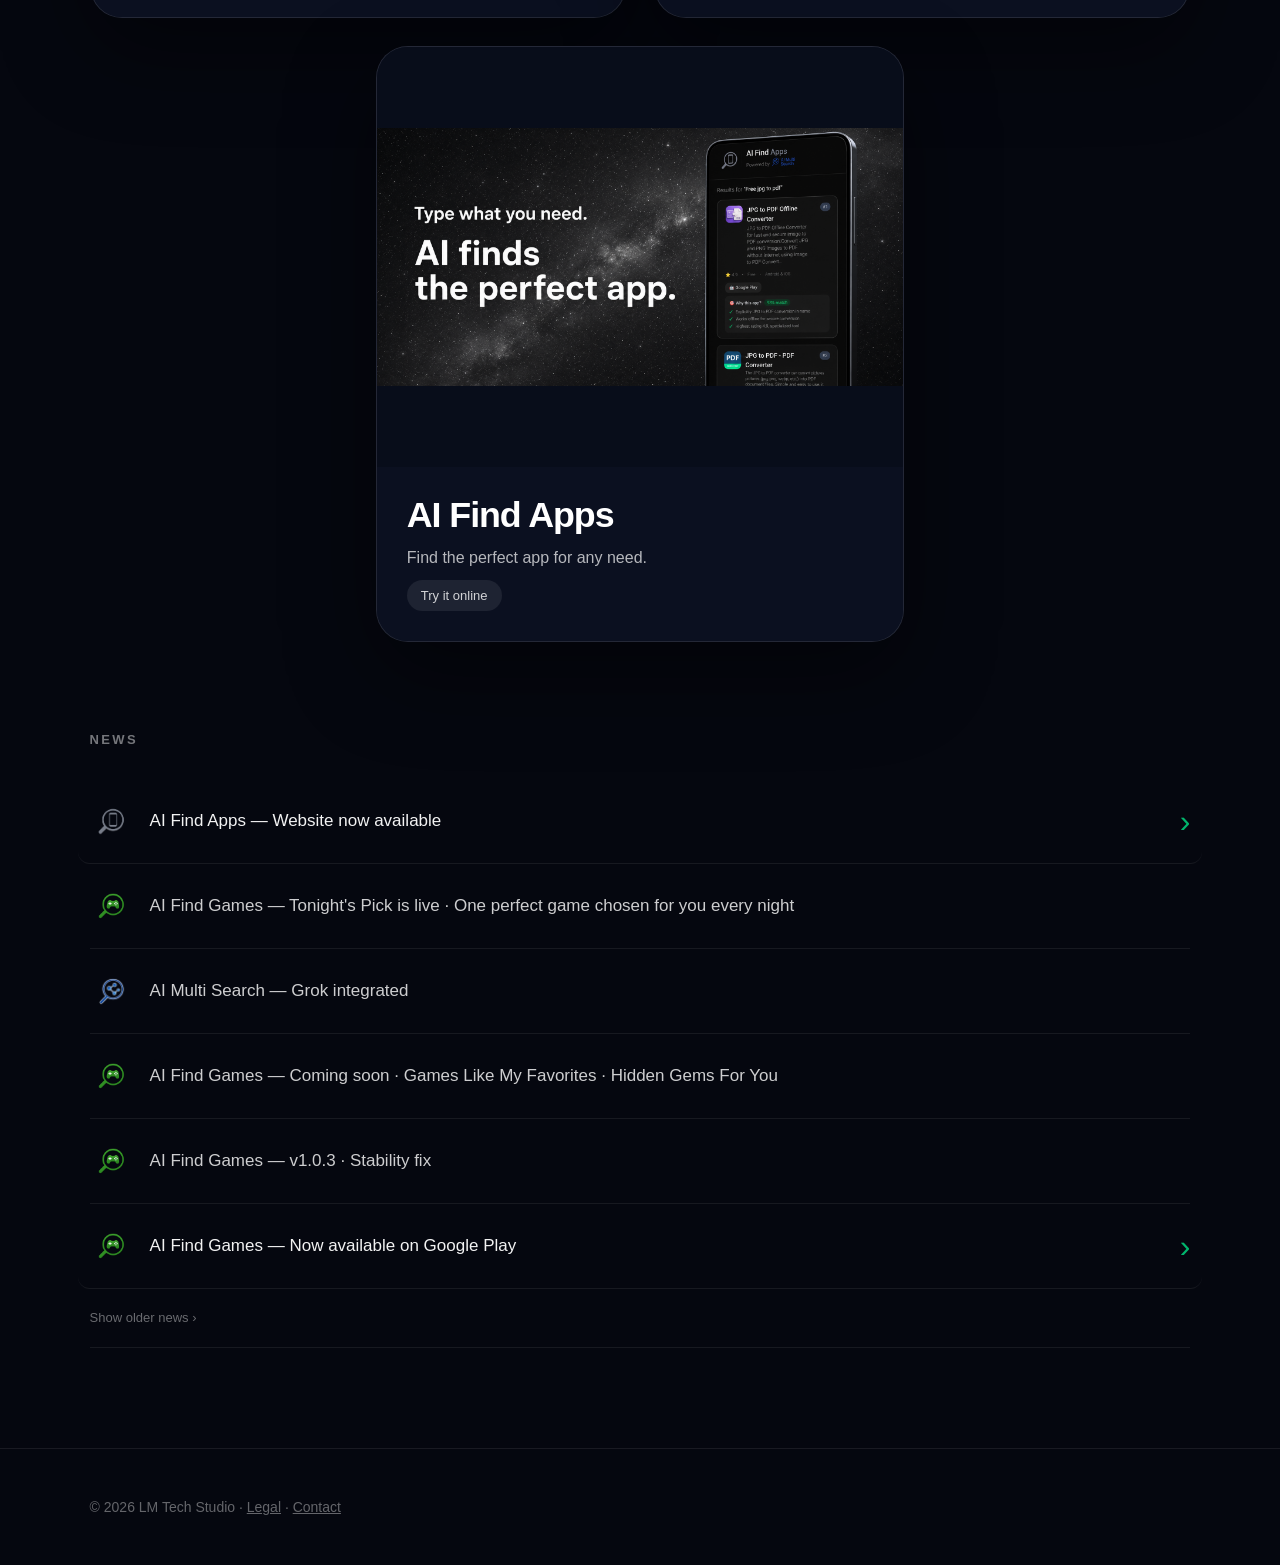
==== commit 981b9bcc: "Update product names in about section" ====
--- a/index.html
+++ b/index.html
@@ -36,7 +36,7 @@
     <p class="about-text">
       LM Tech Studio was founded in 2025 by a developer who started heavily using AI tools — and quickly realized that nothing out there truly solved what he was looking for.<br /><br />
       So he built it himself.<br /><br />
-      AI Multi Search and AI Find Games were born from real frustrations, real needs, and a demand he kept seeing that nobody was properly addressing.<br /><br />
+      AI Multi Search, AI Find Games and AI Find Apps were born from real frustrations, real needs, and a demand he kept seeing that nobody was properly addressing.<br /><br />
       One goal:<br />
       keep building intelligent apps that solve problems that still don't have great solutions.<br /><br />
       Léo Muller
--- a/style.css
+++ b/style.css
@@ -225,15 +225,22 @@
 }
 
 .icon-findgames {
-  width: 44px;
-  height: 44px;
+  width: 41px;
+  height: 41px;
   object-fit: contain;
   display: block;
 }
 
 .icon-multisearch {
-  width: 30px;
-  height: 30px;
+  width: 31px;
+  height: 31px;
+  object-fit: contain;
+  display: block;
+}
+
+.icon-findapps {
+  width: 39px;
+  height: 39px;
   object-fit: contain;
   display: block;
 }
@@ -463,6 +470,10 @@
     grid-template-columns: 1fr;
   }
 
+  .app-grid-single .app-card {
+    max-width: 100%;
+  }
+
   .card-image {
     height: 280px;
   }
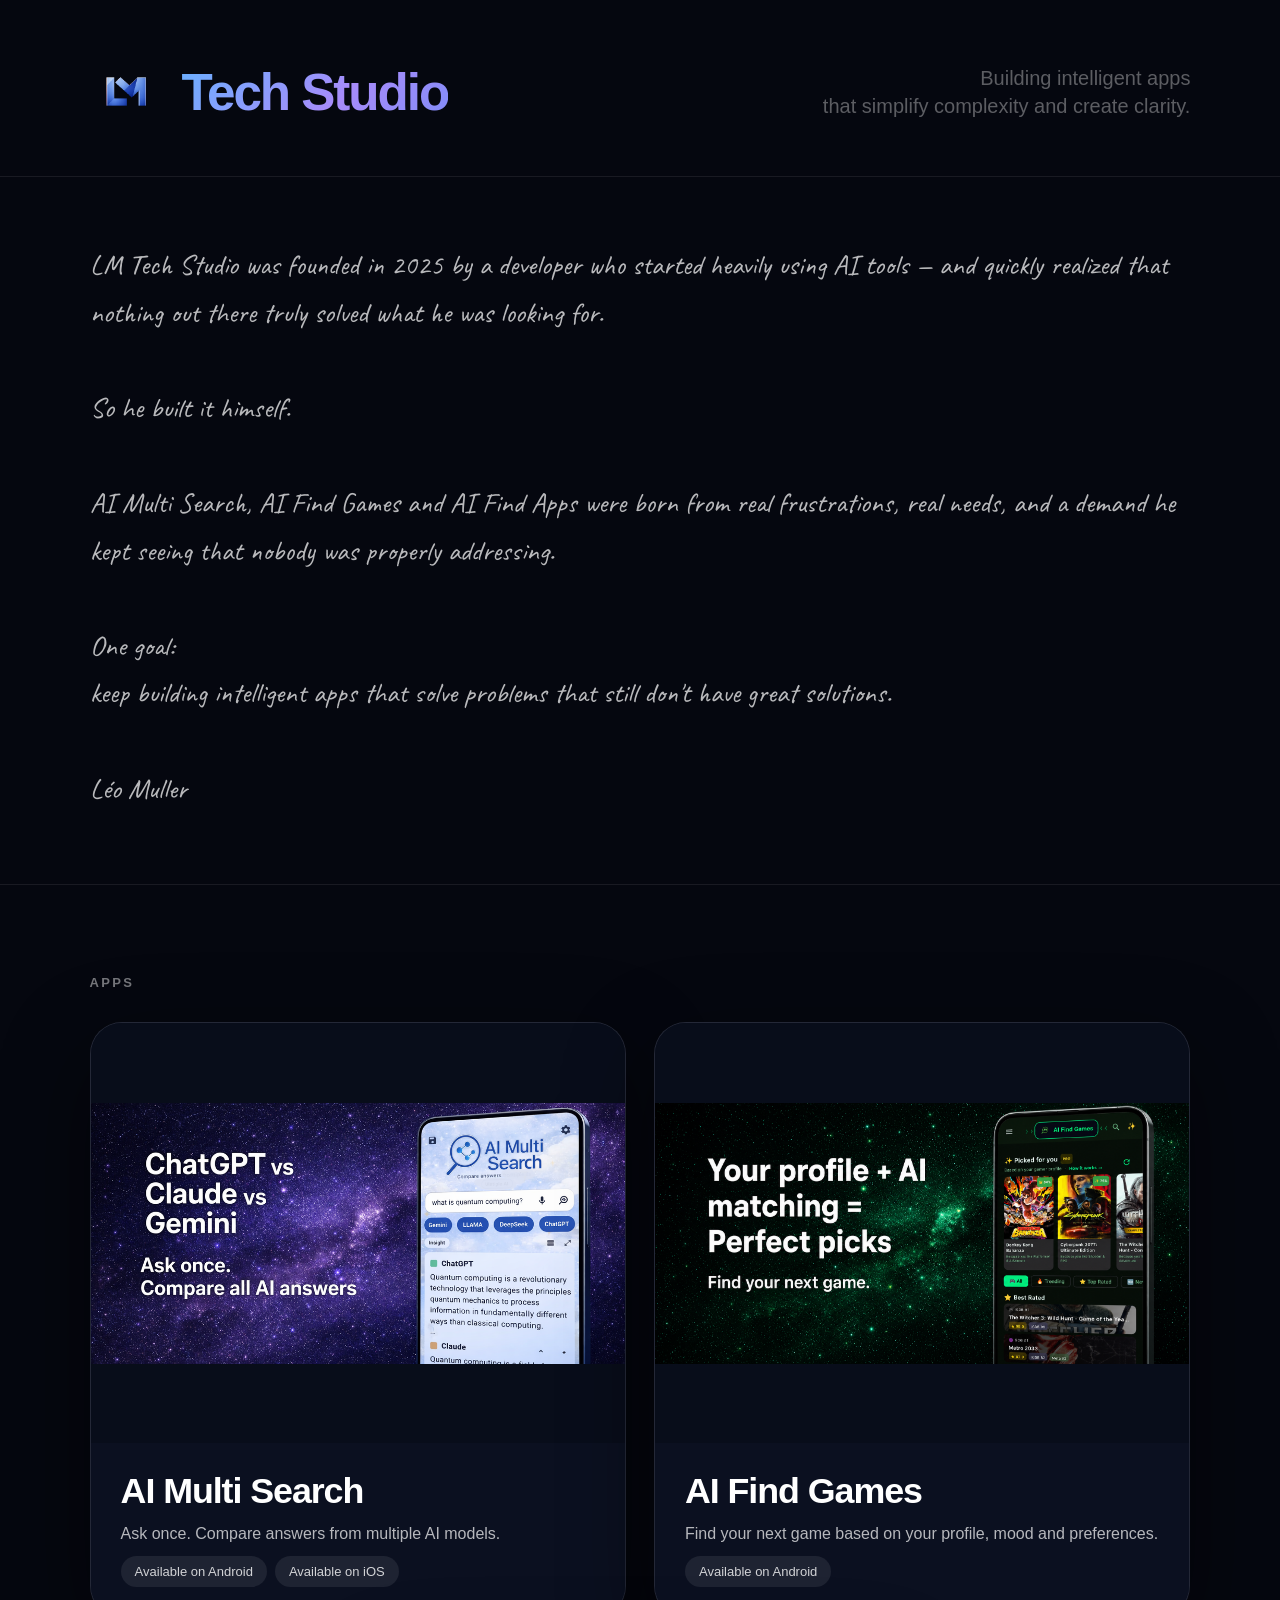
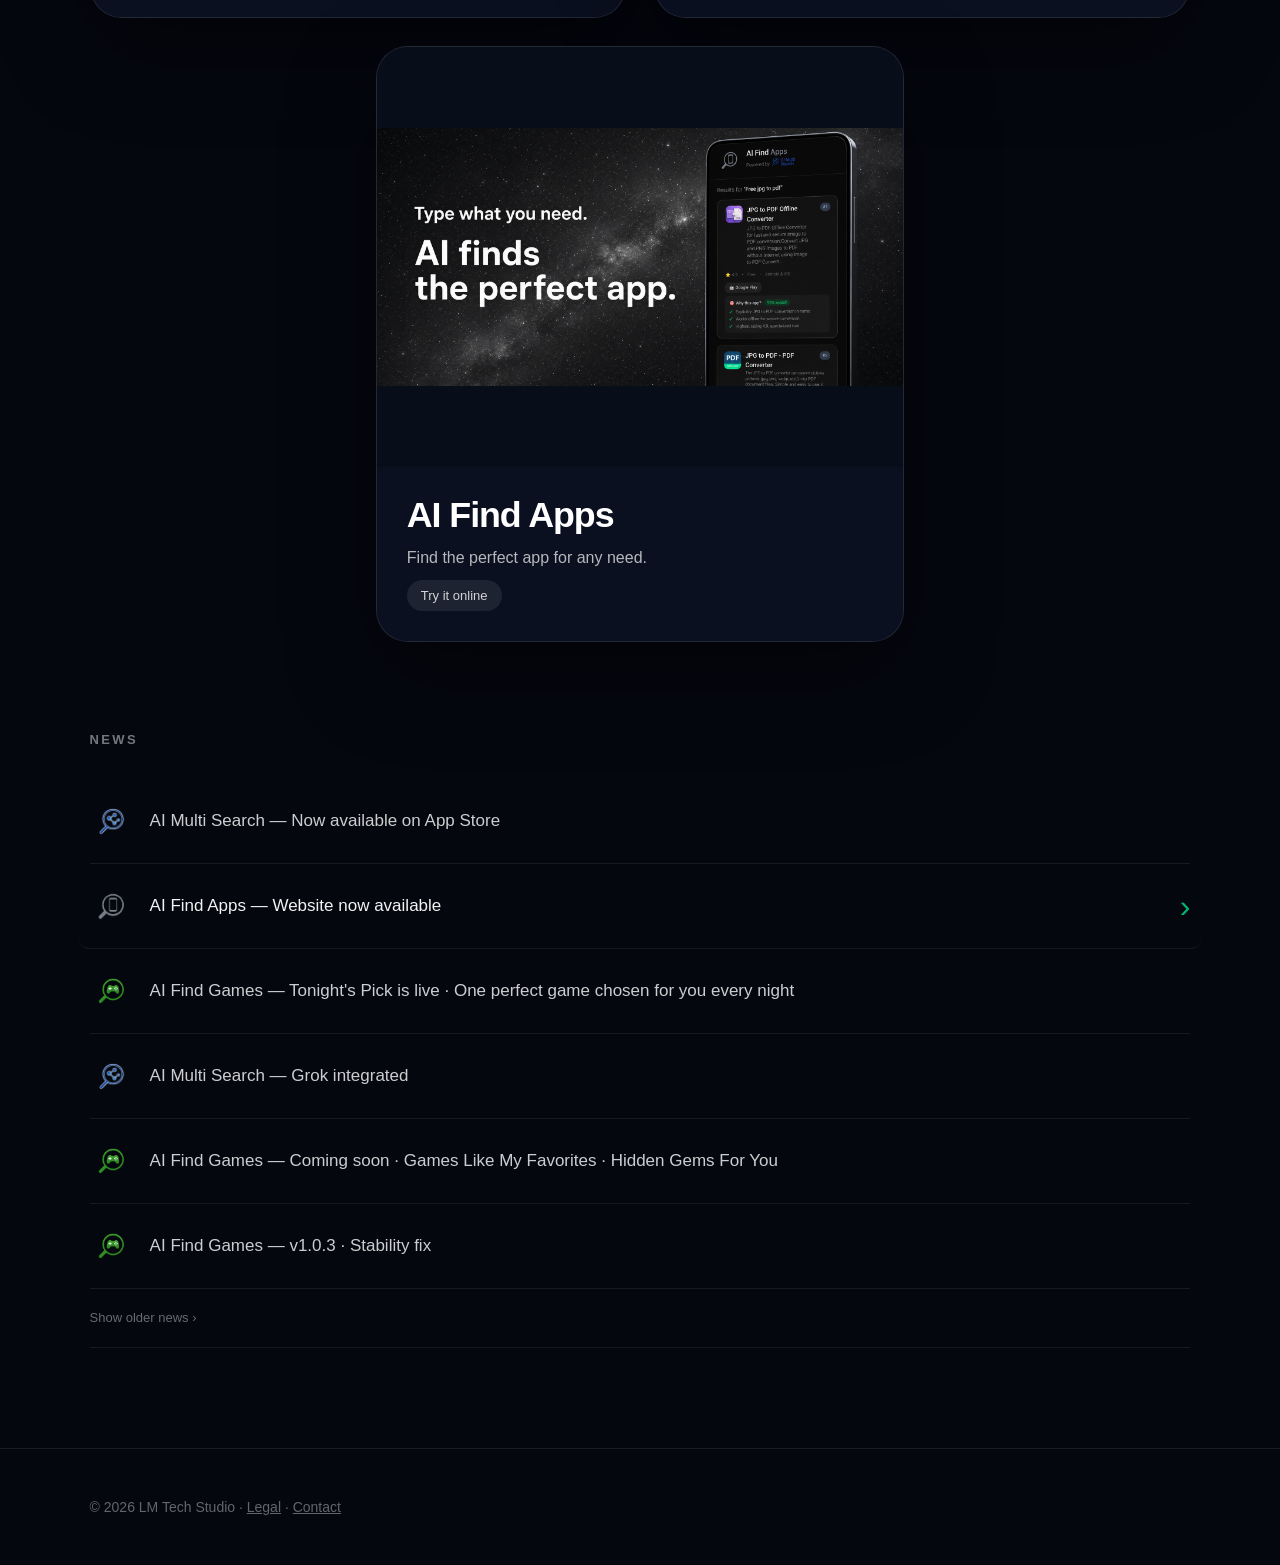
==== commit 8257f7f4: "Revise platform badges and add App Store update Updated the layout for available platforms and added" ====
--- a/index.html
+++ b/index.html
@@ -58,9 +58,14 @@
           <div class="card-content">
             <h3>AI Multi Search</h3>
             <p>Ask once. Compare answers from multiple AI models.</p>
-            <span class="badge" onclick="event.preventDefault(); event.stopPropagation(); window.open('https://play.google.com/store/apps/details?id=com.lmtechstudio.aimultisearch', '_blank')">
-              Available on Android
-            </span>
+            <div class="badge-row" style="display: flex; gap: 8px; flex-wrap: wrap;">
+              <span class="badge" onclick="event.preventDefault(); event.stopPropagation(); window.open('https://play.google.com/store/apps/details?id=com.lmtechstudio.aimultisearch', '_blank')">
+                Available on Android
+              </span>
+              <span class="badge" onclick="event.preventDefault(); event.stopPropagation(); window.open('https://apps.apple.com/ch/app/ai-multi-search/id6784846445', '_blank')">
+                Available on iOS
+              </span>
+            </div>
           </div>
         </a>
 
@@ -101,6 +106,14 @@
       <h2>News</h2>
       <div class="update-list">
 
+        <!-- AI Multi Search — Now available on App Store (LATEST) -->
+        <div class="update-item">
+          <div class="update-icon-wrap">
+            <img src="icon-aimultisearch.png" alt="AI Multi Search icon" class="update-icon icon-multisearch" />
+          </div>
+          <p>AI Multi Search — Now available on App Store</p>
+        </div>
+
         <!-- AI Find Apps — Website now available (LATEST) -->
         <div class="update-item clickable" onclick="openModalFindApps()">
           <div class="update-icon-wrap">
@@ -142,17 +155,17 @@
           <p>AI Find Games — v1.0.3 · Stability fix</p>
         </div>
 
-        <!-- AI Find Games — Now available -->
-        <div class="update-item clickable" onclick="openModalLaunch()">
-          <div class="update-icon-wrap">
-            <img src="icon-aifindgames.png" alt="AI Find Games icon" class="update-icon icon-findgames" />
-          </div>
-          <p>AI Find Games — Now available on Google Play</p>
-          <span class="news-arrow">›</span>
-        </div>
-
         <!-- OLDER NEWS — cachées par défaut -->
         <div id="older-news" style="display: none;">
+
+          <!-- AI Find Games — Now available -->
+          <div class="update-item clickable" onclick="openModalLaunch()">
+            <div class="update-icon-wrap">
+              <img src="icon-aifindgames.png" alt="AI Find Games icon" class="update-icon icon-findgames" />
+            </div>
+            <p>AI Find Games — Now available on Google Play</p>
+            <span class="news-arrow">›</span>
+          </div>
 
           <!-- AI Multi Search — Coming soon -->
           <div class="update-item">
